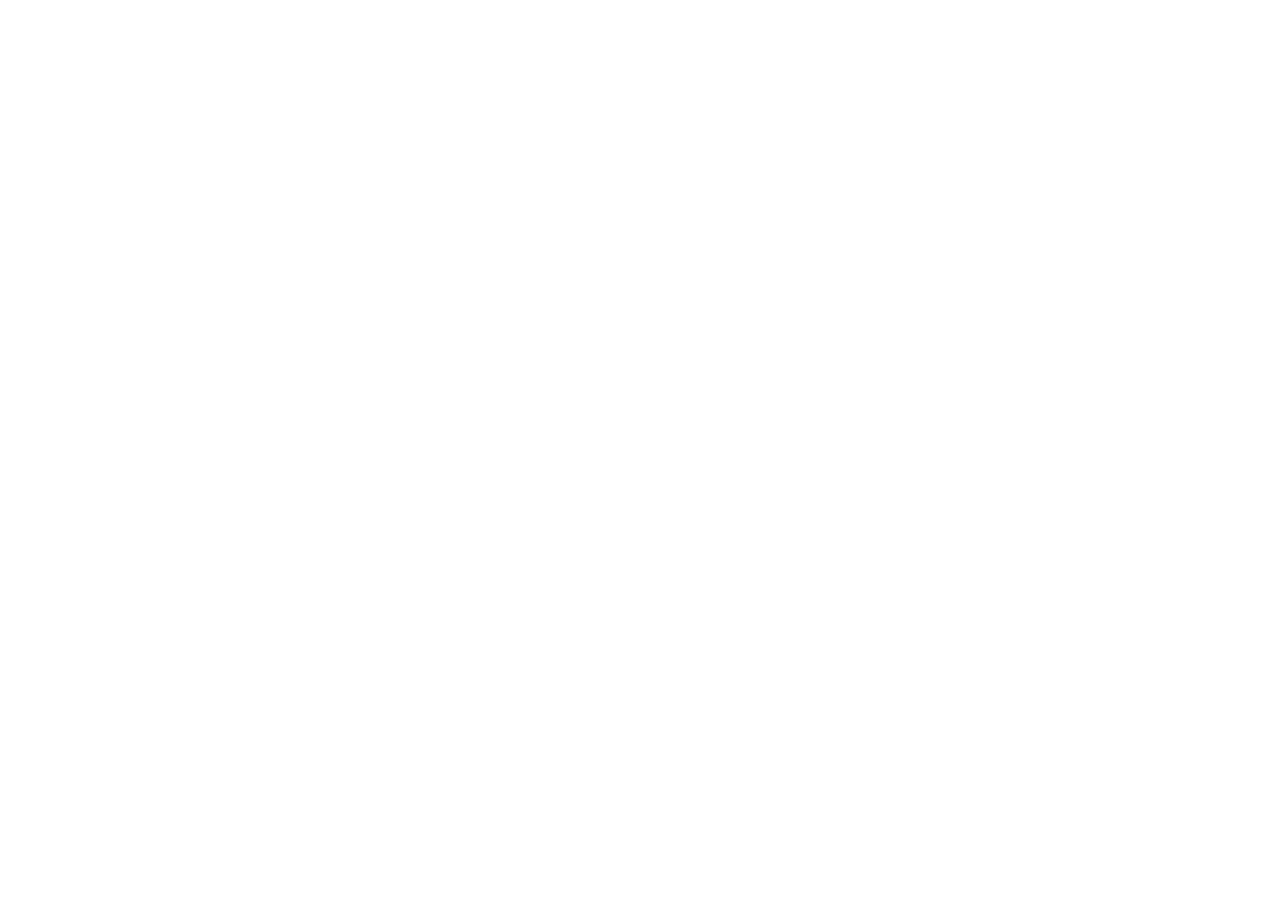
==== index.html @ 3d7756ce "init project" ====
<!DOCTYPE html>
<html lang="en">
<head>
    <meta charset="UTF-8">
    <meta name="viewport" content="width=device-width, initial-scale=1.0">
    <title>Document</title>
</head>
<body>
    
</body>
</html>
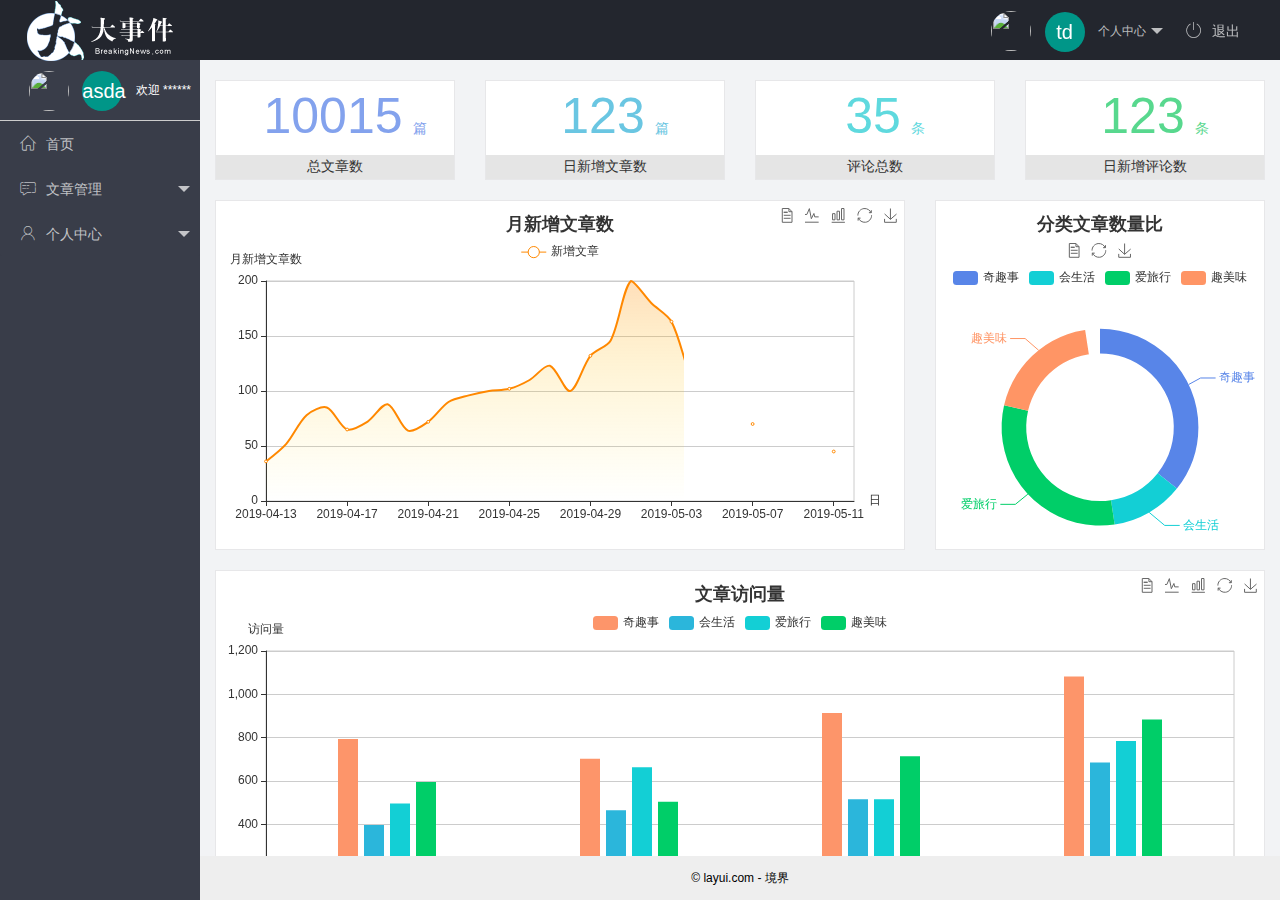
==== commit 0c2a0a45: "完成了个人中心的开发功能" ====
--- a/index.html
+++ b/index.html
@@ -1,11 +1,95 @@
 <!DOCTYPE html>
 <html lang="en">
+
 <head>
-    <meta charset="UTF-8">
-    <meta name="viewport" content="width=device-width, initial-scale=1.0">
-    <title>Document</title>
+  <meta charset="UTF-8">
+  <meta name="viewport" content="width=device-width, initial-scale=1.0">
+  <title>大事件-后台首页</title>
+  <!-- 导入layUI的css样式 -->
+  <link rel="stylesheet" href="./assets/lib/layui/css/layui.css">
+  <!-- 导入自己的css样式  -->
+  <link rel="stylesheet" href="/assets/css/index.css">
+  <!-- 导入图标样式文件 -->
+  <link rel="stylesheet" href="./assets/fonts/iconfont.css">
 </head>
-<body>
-    
+
+<body class="layui-layout-body">
+  <div class="layui-layout layui-layout-admin">
+    <div class="layui-header">
+      <div class="layui-logo">
+        <img src="./assets/images/logo.png" alt="">
+      </div>
+      <!-- 头部区域（可配合layui已有的水平导航） -->
+
+      <ul class="layui-nav layui-layout-right">
+        <li class="layui-nav-item">
+          <a href="javascript:;" class="userinfo">
+            <img src="http://t.cn/RCzsdCq" class="layui-nav-img">
+            <span class="test-avater">td</span>
+            个人中心
+          </a>
+          <dl class="layui-nav-child">
+            <dd><a href="/user/user_info.html" target="fm">基本资料</a></dd>
+            <dd><a href="/user/user_avater.html" target="fm">更换头像</a></dd>
+            <dd><a href="/user/user_pwd.html" target="fm">重置密码</a></dd>
+
+          </dl>
+        </li>
+        <li class="layui-nav-item"><a href="javascript:;" class="btnlogout"><span
+              class="iconfont icon-tuichu"></span>退出</a></li>
+      </ul>
+    </div>
+
+    <div class="layui-side layui-bg-black">
+      <div class="layui-side-scroll">
+        <div class="userinfo">
+          <img src="http://t.cn/RCzsdCq" class="layui-nav-img">
+          <span class="test-avater">asda</span>
+          <span class="welcome">欢迎 ******</span>
+        </div>
+        <!-- 左侧导航区域（可配合layui已有的垂直导航） -->
+        <ul class="layui-nav layui-nav-tree" lay-filter="test">
+          <li class="layui-nav-item" layui-this><a href="./home/dashboard.html" target="fm"><span
+                class="iconfont icon-home"></span>首页</a></li>
+          <li class="layui-nav-item">
+            <a class="" href="javascript:;"><span class="iconfont icon-pinglun"></span>文章管理</a>
+            <dl class="layui-nav-child">
+              <dd><a href="javascript:;"><i class="layui-icon layui-icon-app"></i> 文章类别</a></dd>
+              <dd><a href="javascript:;"><i class="layui-icon layui-icon-app"></i> 文章列表</a></dd>
+              <dd><a href="javascript:;"><i class="layui-icon layui-icon-app"></i> 发表文章</a></dd>
+            </dl>
+          </li>
+          <li class="layui-nav-item">
+            <a href="javascript:;"><span class="iconfont icon-user"></span>个人中心</a>
+            <dl class="layui-nav-child">
+              <dd><a href="./user/user_info.html" target="fm"><i class="layui-icon layui-icon-app"></i> 基本资料</a></dd>
+              <dd><a href="/user/user_avater.html" target='fm'><i class="layui-icon layui-icon-app"></i> 更换头像</a></dd>
+              <dd><a href="/user/user_pwd.html" target="fm"><i class="layui-icon layui-icon-app"></i>重置密码</a></dd>
+            </dl>
+          </li>
+        </ul>
+      </div>
+    </div>
+    <!-- 把外面超出部分的滚动条隐藏掉 -->
+    <div class="layui-body">
+      <!-- 内容主体区域 -->
+      <!-- 给iframe的src指定地址,让网页刚开始默认为当前页面 -->
+      <iframe name="fm" src="/home/dashboard.html" frameborder="0"></iframe>
+    </div>
+
+    <div class="layui-footer">
+      <!-- 底部固定区域 -->
+      © layui.com - 境界
+    </div>
+  </div>
+  <!-- 导入layUI的js样式 -->
+  <script src="./assets/lib/layui/layui.all.js"></script>
+  <!-- 导入jQuery文件 -->
+  <script src="/assets/lib/jquery.js"></script>
+  <!-- 导入自己的js文件 -->
+  <script src="/assets/js/index.js"></script>
+  <!-- 要是发起请求数据必须导入自己封装的baseAPI文件 -->
+  <script src="./assets/js/baseAPI.js"></script>
 </body>
+
 </html>--- a/assets/lib/layui/css/layui.css
+++ b/assets/lib/layui/css/layui.css
@@ -0,0 +1,2 @@
+/** layui-v2.5.5 MIT License By https://www.layui.com */
+ .layui-inline,img{display:inline-block;vertical-align:middle}h1,h2,h3,h4,h5,h6{font-weight:400}.layui-edge,.layui-header,.layui-inline,.layui-main{position:relative}.layui-body,.layui-edge,.layui-elip{overflow:hidden}.layui-btn,.layui-edge,.layui-inline,img{vertical-align:middle}.layui-btn,.layui-disabled,.layui-icon,.layui-unselect{-moz-user-select:none;-webkit-user-select:none;-ms-user-select:none}.layui-elip,.layui-form-checkbox span,.layui-form-pane .layui-form-label{text-overflow:ellipsis;white-space:nowrap}.layui-breadcrumb,.layui-tree-btnGroup{visibility:hidden}blockquote,body,button,dd,div,dl,dt,form,h1,h2,h3,h4,h5,h6,input,li,ol,p,pre,td,textarea,th,ul{margin:0;padding:0;-webkit-tap-highlight-color:rgba(0,0,0,0)}a:active,a:hover{outline:0}img{border:none}li{list-style:none}table{border-collapse:collapse;border-spacing:0}h4,h5,h6{font-size:100%}button,input,optgroup,option,select,textarea{font-family:inherit;font-size:inherit;font-style:inherit;font-weight:inherit;outline:0}pre{white-space:pre-wrap;white-space:-moz-pre-wrap;white-space:-pre-wrap;white-space:-o-pre-wrap;word-wrap:break-word}body{line-height:24px;font:14px Helvetica Neue,Helvetica,PingFang SC,Tahoma,Arial,sans-serif}hr{height:1px;margin:10px 0;border:0;clear:both}a{color:#333;text-decoration:none}a:hover{color:#777}a cite{font-style:normal;*cursor:pointer}.layui-border-box,.layui-border-box *{box-sizing:border-box}.layui-box,.layui-box *{box-sizing:content-box}.layui-clear{clear:both;*zoom:1}.layui-clear:after{content:'\20';clear:both;*zoom:1;display:block;height:0}.layui-inline{*display:inline;*zoom:1}.layui-edge{display:inline-block;width:0;height:0;border-width:6px;border-style:dashed;border-color:transparent}.layui-edge-top{top:-4px;border-bottom-color:#999;border-bottom-style:solid}.layui-edge-right{border-left-color:#999;border-left-style:solid}.layui-edge-bottom{top:2px;border-top-color:#999;border-top-style:solid}.layui-edge-left{border-right-color:#999;border-right-style:solid}.layui-disabled,.layui-disabled:hover{color:#d2d2d2!important;cursor:not-allowed!important}.layui-circle{border-radius:100%}.layui-show{display:block!important}.layui-hide{display:none!important}@font-face{font-family:layui-icon;src:url(../font/iconfont.eot?v=250);src:url(../font/iconfont.eot?v=250#iefix) format('embedded-opentype'),url(../font/iconfont.woff2?v=250) format('woff2'),url(../font/iconfont.woff?v=250) format('woff'),url(../font/iconfont.ttf?v=250) format('truetype'),url(../font/iconfont.svg?v=250#layui-icon) format('svg')}.layui-icon{font-family:layui-icon!important;font-size:16px;font-style:normal;-webkit-font-smoothing:antialiased;-moz-osx-font-smoothing:grayscale}.layui-icon-reply-fill:before{content:"\e611"}.layui-icon-set-fill:before{content:"\e614"}.layui-icon-menu-fill:before{content:"\e60f"}.layui-icon-search:before{content:"\e615"}.layui-icon-share:before{content:"\e641"}.layui-icon-set-sm:before{content:"\e620"}.layui-icon-engine:before{content:"\e628"}.layui-icon-close:before{content:"\1006"}.layui-icon-close-fill:before{content:"\1007"}.layui-icon-chart-screen:before{content:"\e629"}.layui-icon-star:before{content:"\e600"}.layui-icon-circle-dot:before{content:"\e617"}.layui-icon-chat:before{content:"\e606"}.layui-icon-release:before{content:"\e609"}.layui-icon-list:before{content:"\e60a"}.layui-icon-chart:before{content:"\e62c"}.layui-icon-ok-circle:before{content:"\1005"}.layui-icon-layim-theme:before{content:"\e61b"}.layui-icon-table:before{content:"\e62d"}.layui-icon-right:before{content:"\e602"}.layui-icon-left:before{content:"\e603"}.layui-icon-cart-simple:before{content:"\e698"}.layui-icon-face-cry:before{content:"\e69c"}.layui-icon-face-smile:before{content:"\e6af"}.layui-icon-survey:before{content:"\e6b2"}.layui-icon-tree:before{content:"\e62e"}.layui-icon-upload-circle:before{content:"\e62f"}.layui-icon-add-circle:before{content:"\e61f"}.layui-icon-download-circle:before{content:"\e601"}.layui-icon-templeate-1:before{content:"\e630"}.layui-icon-util:before{content:"\e631"}.layui-icon-face-surprised:before{content:"\e664"}.layui-icon-edit:before{content:"\e642"}.layui-icon-speaker:before{content:"\e645"}.layui-icon-down:before{content:"\e61a"}.layui-icon-file:before{content:"\e621"}.layui-icon-layouts:before{content:"\e632"}.layui-icon-rate-half:before{content:"\e6c9"}.layui-icon-add-circle-fine:before{content:"\e608"}.layui-icon-prev-circle:before{content:"\e633"}.layui-icon-read:before{content:"\e705"}.layui-icon-404:before{content:"\e61c"}.layui-icon-carousel:before{content:"\e634"}.layui-icon-help:before{content:"\e607"}.layui-icon-code-circle:before{content:"\e635"}.layui-icon-water:before{content:"\e636"}.layui-icon-username:before{content:"\e66f"}.layui-icon-find-fill:before{content:"\e670"}.layui-icon-about:before{content:"\e60b"}.layui-icon-location:before{content:"\e715"}.layui-icon-up:before{content:"\e619"}.layui-icon-pause:before{content:"\e651"}.layui-icon-date:before{content:"\e637"}.layui-icon-layim-uploadfile:before{content:"\e61d"}.layui-icon-delete:before{content:"\e640"}.layui-icon-play:before{content:"\e652"}.layui-icon-top:before{content:"\e604"}.layui-icon-friends:before{content:"\e612"}.layui-icon-refresh-3:before{content:"\e9aa"}.layui-icon-ok:before{content:"\e605"}.layui-icon-layer:before{content:"\e638"}.layui-icon-face-smile-fine:before{content:"\e60c"}.layui-icon-dollar:before{content:"\e659"}.layui-icon-group:before{content:"\e613"}.layui-icon-layim-download:before{content:"\e61e"}.layui-icon-picture-fine:before{content:"\e60d"}.layui-icon-link:before{content:"\e64c"}.layui-icon-diamond:before{content:"\e735"}.layui-icon-log:before{content:"\e60e"}.layui-icon-rate-solid:before{content:"\e67a"}.layui-icon-fonts-del:before{content:"\e64f"}.layui-icon-unlink:before{content:"\e64d"}.layui-icon-fonts-clear:before{content:"\e639"}.layui-icon-triangle-r:before{content:"\e623"}.layui-icon-circle:before{content:"\e63f"}.layui-icon-radio:before{content:"\e643"}.layui-icon-align-center:before{content:"\e647"}.layui-icon-align-right:before{content:"\e648"}.layui-icon-align-left:before{content:"\e649"}.layui-icon-loading-1:before{content:"\e63e"}.layui-icon-return:before{content:"\e65c"}.layui-icon-fonts-strong:before{content:"\e62b"}.layui-icon-upload:before{content:"\e67c"}.layui-icon-dialogue:before{content:"\e63a"}.layui-icon-video:before{content:"\e6ed"}.layui-icon-headset:before{content:"\e6fc"}.layui-icon-cellphone-fine:before{content:"\e63b"}.layui-icon-add-1:before{content:"\e654"}.layui-icon-face-smile-b:before{content:"\e650"}.layui-icon-fonts-html:before{content:"\e64b"}.layui-icon-form:before{content:"\e63c"}.layui-icon-cart:before{content:"\e657"}.layui-icon-camera-fill:before{content:"\e65d"}.layui-icon-tabs:before{content:"\e62a"}.layui-icon-fonts-code:before{content:"\e64e"}.layui-icon-fire:before{content:"\e756"}.layui-icon-set:before{content:"\e716"}.layui-icon-fonts-u:before{content:"\e646"}.layui-icon-triangle-d:before{content:"\e625"}.layui-icon-tips:before{content:"\e702"}.layui-icon-picture:before{content:"\e64a"}.layui-icon-more-vertical:before{content:"\e671"}.layui-icon-flag:before{content:"\e66c"}.layui-icon-loading:before{content:"\e63d"}.layui-icon-fonts-i:before{content:"\e644"}.layui-icon-refresh-1:before{content:"\e666"}.layui-icon-rmb:before{content:"\e65e"}.layui-icon-home:before{content:"\e68e"}.layui-icon-user:before{content:"\e770"}.layui-icon-notice:before{content:"\e667"}.layui-icon-login-weibo:before{content:"\e675"}.layui-icon-voice:before{content:"\e688"}.layui-icon-upload-drag:before{content:"\e681"}.layui-icon-login-qq:before{content:"\e676"}.layui-icon-snowflake:before{content:"\e6b1"}.layui-icon-file-b:before{content:"\e655"}.layui-icon-template:before{content:"\e663"}.layui-icon-auz:before{content:"\e672"}.layui-icon-console:before{content:"\e665"}.layui-icon-app:before{content:"\e653"}.layui-icon-prev:before{content:"\e65a"}.layui-icon-website:before{content:"\e7ae"}.layui-icon-next:before{content:"\e65b"}.layui-icon-component:before{content:"\e857"}.layui-icon-more:before{content:"\e65f"}.layui-icon-login-wechat:before{content:"\e677"}.layui-icon-shrink-right:before{content:"\e668"}.layui-icon-spread-left:before{content:"\e66b"}.layui-icon-camera:before{content:"\e660"}.layui-icon-note:before{content:"\e66e"}.layui-icon-refresh:before{content:"\e669"}.layui-icon-female:before{content:"\e661"}.layui-icon-male:before{content:"\e662"}.layui-icon-password:before{content:"\e673"}.layui-icon-senior:before{content:"\e674"}.layui-icon-theme:before{content:"\e66a"}.layui-icon-tread:before{content:"\e6c5"}.layui-icon-praise:before{content:"\e6c6"}.layui-icon-star-fill:before{content:"\e658"}.layui-icon-rate:before{content:"\e67b"}.layui-icon-template-1:before{content:"\e656"}.layui-icon-vercode:before{content:"\e679"}.layui-icon-cellphone:before{content:"\e678"}.layui-icon-screen-full:before{content:"\e622"}.layui-icon-screen-restore:before{content:"\e758"}.layui-icon-cols:before{content:"\e610"}.layui-icon-export:before{content:"\e67d"}.layui-icon-print:before{content:"\e66d"}.layui-icon-slider:before{content:"\e714"}.layui-icon-addition:before{content:"\e624"}.layui-icon-subtraction:before{content:"\e67e"}.layui-icon-service:before{content:"\e626"}.layui-icon-transfer:before{content:"\e691"}.layui-main{width:1140px;margin:0 auto}.layui-header{z-index:1000;height:60px}.layui-header a:hover{transition:all .5s;-webkit-transition:all .5s}.layui-side{position:fixed;left:0;top:0;bottom:0;z-index:999;width:200px;overflow-x:hidden}.layui-side-scroll{position:relative;width:220px;height:100%;overflow-x:hidden}.layui-body{position:absolute;left:200px;right:0;top:0;bottom:0;z-index:998;width:auto;overflow-y:auto;box-sizing:border-box}.layui-layout-body{overflow:hidden}.layui-layout-admin .layui-header{background-color:#23262E}.layui-layout-admin .layui-side{top:60px;width:200px;overflow-x:hidden}.layui-layout-admin .layui-body{position:fixed;top:60px;bottom:44px}.layui-layout-admin .layui-main{width:auto;margin:0 15px}.layui-layout-admin .layui-footer{position:fixed;left:200px;right:0;bottom:0;height:44px;line-height:44px;padding:0 15px;background-color:#eee}.layui-layout-admin .layui-logo{position:absolute;left:0;top:0;width:200px;height:100%;line-height:60px;text-align:center;color:#009688;font-size:16px}.layui-layout-admin .layui-header .layui-nav{background:0 0}.layui-layout-left{position:absolute!important;left:200px;top:0}.layui-layout-right{position:absolute!important;right:0;top:0}.layui-container{position:relative;margin:0 auto;padding:0 15px;box-sizing:border-box}.layui-fluid{position:relative;margin:0 auto;padding:0 15px}.layui-row:after,.layui-row:before{content:'';display:block;clear:both}.layui-col-lg1,.layui-col-lg10,.layui-col-lg11,.layui-col-lg12,.layui-col-lg2,.layui-col-lg3,.layui-col-lg4,.layui-col-lg5,.layui-col-lg6,.layui-col-lg7,.layui-col-lg8,.layui-col-lg9,.layui-col-md1,.layui-col-md10,.layui-col-md11,.layui-col-md12,.layui-col-md2,.layui-col-md3,.layui-col-md4,.layui-col-md5,.layui-col-md6,.layui-col-md7,.layui-col-md8,.layui-col-md9,.layui-col-sm1,.layui-col-sm10,.layui-col-sm11,.layui-col-sm12,.layui-col-sm2,.layui-col-sm3,.layui-col-sm4,.layui-col-sm5,.layui-col-sm6,.layui-col-sm7,.layui-col-sm8,.layui-col-sm9,.layui-col-xs1,.layui-col-xs10,.layui-col-xs11,.layui-col-xs12,.layui-col-xs2,.layui-col-xs3,.layui-col-xs4,.layui-col-xs5,.layui-col-xs6,.layui-col-xs7,.layui-col-xs8,.layui-col-xs9{position:relative;display:block;box-sizing:border-box}.layui-col-xs1,.layui-col-xs10,.layui-col-xs11,.layui-col-xs12,.layui-col-xs2,.layui-col-xs3,.layui-col-xs4,.layui-col-xs5,.layui-col-xs6,.layui-col-xs7,.layui-col-xs8,.layui-col-xs9{float:left}.layui-col-xs1{width:8.33333333%}.layui-col-xs2{width:16.66666667%}.layui-col-xs3{width:25%}.layui-col-xs4{width:33.33333333%}.layui-col-xs5{width:41.66666667%}.layui-col-xs6{width:50%}.layui-col-xs7{width:58.33333333%}.layui-col-xs8{width:66.66666667%}.layui-col-xs9{width:75%}.layui-col-xs10{width:83.33333333%}.layui-col-xs11{width:91.66666667%}.layui-col-xs12{width:100%}.layui-col-xs-offset1{margin-left:8.33333333%}.layui-col-xs-offset2{margin-left:16.66666667%}.layui-col-xs-offset3{margin-left:25%}.layui-col-xs-offset4{margin-left:33.33333333%}.layui-col-xs-offset5{margin-left:41.66666667%}.layui-col-xs-offset6{margin-left:50%}.layui-col-xs-offset7{margin-left:58.33333333%}.layui-col-xs-offset8{margin-left:66.66666667%}.layui-col-xs-offset9{margin-left:75%}.layui-col-xs-offset10{margin-left:83.33333333%}.layui-col-xs-offset11{margin-left:91.66666667%}.layui-col-xs-offset12{margin-left:100%}@media screen and (max-width:768px){.layui-hide-xs{display:none!important}.layui-show-xs-block{display:block!important}.layui-show-xs-inline{display:inline!important}.layui-show-xs-inline-block{display:inline-block!important}}@media screen and (min-width:768px){.layui-container{width:750px}.layui-hide-sm{display:none!important}.layui-show-sm-block{display:block!important}.layui-show-sm-inline{display:inline!important}.layui-show-sm-inline-block{display:inline-block!important}.layui-col-sm1,.layui-col-sm10,.layui-col-sm11,.layui-col-sm12,.layui-col-sm2,.layui-col-sm3,.layui-col-sm4,.layui-col-sm5,.layui-col-sm6,.layui-col-sm7,.layui-col-sm8,.layui-col-sm9{float:left}.layui-col-sm1{width:8.33333333%}.layui-col-sm2{width:16.66666667%}.layui-col-sm3{width:25%}.layui-col-sm4{width:33.33333333%}.layui-col-sm5{width:41.66666667%}.layui-col-sm6{width:50%}.layui-col-sm7{width:58.33333333%}.layui-col-sm8{width:66.66666667%}.layui-col-sm9{width:75%}.layui-col-sm10{width:83.33333333%}.layui-col-sm11{width:91.66666667%}.layui-col-sm12{width:100%}.layui-col-sm-offset1{margin-left:8.33333333%}.layui-col-sm-offset2{margin-left:16.66666667%}.layui-col-sm-offset3{margin-left:25%}.layui-col-sm-offset4{margin-left:33.33333333%}.layui-col-sm-offset5{margin-left:41.66666667%}.layui-col-sm-offset6{margin-left:50%}.layui-col-sm-offset7{margin-left:58.33333333%}.layui-col-sm-offset8{margin-left:66.66666667%}.layui-col-sm-offset9{margin-left:75%}.layui-col-sm-offset10{margin-left:83.33333333%}.layui-col-sm-offset11{margin-left:91.66666667%}.layui-col-sm-offset12{margin-left:100%}}@media screen and (min-width:992px){.layui-container{width:970px}.layui-hide-md{display:none!important}.layui-show-md-block{display:block!important}.layui-show-md-inline{display:inline!important}.layui-show-md-inline-block{display:inline-block!important}.layui-col-md1,.layui-col-md10,.layui-col-md11,.layui-col-md12,.layui-col-md2,.layui-col-md3,.layui-col-md4,.layui-col-md5,.layui-col-md6,.layui-col-md7,.layui-col-md8,.layui-col-md9{float:left}.layui-col-md1{width:8.33333333%}.layui-col-md2{width:16.66666667%}.layui-col-md3{width:25%}.layui-col-md4{width:33.33333333%}.layui-col-md5{width:41.66666667%}.layui-col-md6{width:50%}.layui-col-md7{width:58.33333333%}.layui-col-md8{width:66.66666667%}.layui-col-md9{width:75%}.layui-col-md10{width:83.33333333%}.layui-col-md11{width:91.66666667%}.layui-col-md12{width:100%}.layui-col-md-offset1{margin-left:8.33333333%}.layui-col-md-offset2{margin-left:16.66666667%}.layui-col-md-offset3{margin-left:25%}.layui-col-md-offset4{margin-left:33.33333333%}.layui-col-md-offset5{margin-left:41.66666667%}.layui-col-md-offset6{margin-left:50%}.layui-col-md-offset7{margin-left:58.33333333%}.layui-col-md-offset8{margin-left:66.66666667%}.layui-col-md-offset9{margin-left:75%}.layui-col-md-offset10{margin-left:83.33333333%}.layui-col-md-offset11{margin-left:91.66666667%}.layui-col-md-offset12{margin-left:100%}}@media screen and (min-width:1200px){.layui-container{width:1170px}.layui-hide-lg{display:none!important}.layui-show-lg-block{display:block!important}.layui-show-lg-inline{display:inline!important}.layui-show-lg-inline-block{display:inline-block!important}.layui-col-lg1,.layui-col-lg10,.layui-col-lg11,.layui-col-lg12,.layui-col-lg2,.layui-col-lg3,.layui-col-lg4,.layui-col-lg5,.layui-col-lg6,.layui-col-lg7,.layui-col-lg8,.layui-col-lg9{float:left}.layui-col-lg1{width:8.33333333%}.layui-col-lg2{width:16.66666667%}.layui-col-lg3{width:25%}.layui-col-lg4{width:33.33333333%}.layui-col-lg5{width:41.66666667%}.layui-col-lg6{width:50%}.layui-col-lg7{width:58.33333333%}.layui-col-lg8{width:66.66666667%}.layui-col-lg9{width:75%}.layui-col-lg10{width:83.33333333%}.layui-col-lg11{width:91.66666667%}.layui-col-lg12{width:100%}.layui-col-lg-offset1{margin-left:8.33333333%}.layui-col-lg-offset2{margin-left:16.66666667%}.layui-col-lg-offset3{margin-left:25%}.layui-col-lg-offset4{margin-left:33.33333333%}.layui-col-lg-offset5{margin-left:41.66666667%}.layui-col-lg-offset6{margin-left:50%}.layui-col-lg-offset7{margin-left:58.33333333%}.layui-col-lg-offset8{margin-left:66.66666667%}.layui-col-lg-offset9{margin-left:75%}.layui-col-lg-offset10{margin-left:83.33333333%}.layui-col-lg-offset11{margin-left:91.66666667%}.layui-col-lg-offset12{margin-left:100%}}.layui-col-space1{margin:-.5px}.layui-col-space1>*{padding:.5px}.layui-col-space3{margin:-1.5px}.layui-col-space3>*{padding:1.5px}.layui-col-space5{margin:-2.5px}.layui-col-space5>*{padding:2.5px}.layui-col-space8{margin:-3.5px}.layui-col-space8>*{padding:3.5px}.layui-col-space10{margin:-5px}.layui-col-space10>*{padding:5px}.layui-col-space12{margin:-6px}.layui-col-space12>*{padding:6px}.layui-col-space15{margin:-7.5px}.layui-col-space15>*{padding:7.5px}.layui-col-space18{margin:-9px}.layui-col-space18>*{padding:9px}.layui-col-space20{margin:-10px}.layui-col-space20>*{padding:10px}.layui-col-space22{margin:-11px}.layui-col-space22>*{padding:11px}.layui-col-space25{margin:-12.5px}.layui-col-space25>*{padding:12.5px}.layui-col-space30{margin:-15px}.layui-col-space30>*{padding:15px}.layui-btn,.layui-input,.layui-select,.layui-textarea,.layui-upload-button{outline:0;-webkit-appearance:none;transition:all .3s;-webkit-transition:all .3s;box-sizing:border-box}.layui-elem-quote{margin-bottom:10px;padding:15px;line-height:22px;border-left:5px solid #009688;border-radius:0 2px 2px 0;background-color:#f2f2f2}.layui-quote-nm{border-style:solid;border-width:1px 1px 1px 5px;background:0 0}.layui-elem-field{margin-bottom:10px;padding:0;border-width:1px;border-style:solid}.layui-elem-field legend{margin-left:20px;padding:0 10px;font-size:20px;font-weight:300}.layui-field-title{margin:10px 0 20px;border-width:1px 0 0}.layui-field-box{padding:10px 15px}.layui-field-title .layui-field-box{padding:10px 0}.layui-progress{position:relative;height:6px;border-radius:20px;background-color:#e2e2e2}.layui-progress-bar{position:absolute;left:0;top:0;width:0;max-width:100%;height:6px;border-radius:20px;text-align:right;background-color:#5FB878;transition:all .3s;-webkit-transition:all .3s}.layui-progress-big,.layui-progress-big .layui-progress-bar{height:18px;line-height:18px}.layui-progress-text{position:relative;top:-20px;line-height:18px;font-size:12px;color:#666}.layui-progress-big .layui-progress-text{position:static;padding:0 10px;color:#fff}.layui-collapse{border-width:1px;border-style:solid;border-radius:2px}.layui-colla-content,.layui-colla-item{border-top-width:1px;border-top-style:solid}.layui-colla-item:first-child{border-top:none}.layui-colla-title{position:relative;height:42px;line-height:42px;padding:0 15px 0 35px;color:#333;background-color:#f2f2f2;cursor:pointer;font-size:14px;overflow:hidden}.layui-colla-content{display:none;padding:10px 15px;line-height:22px;color:#666}.layui-colla-icon{position:absolute;left:15px;top:0;font-size:14px}.layui-card{margin-bottom:15px;border-radius:2px;background-color:#fff;box-shadow:0 1px 2px 0 rgba(0,0,0,.05)}.layui-card:last-child{margin-bottom:0}.layui-card-header{position:relative;height:42px;line-height:42px;padding:0 15px;border-bottom:1px solid #f6f6f6;color:#333;border-radius:2px 2px 0 0;font-size:14px}.layui-bg-black,.layui-bg-blue,.layui-bg-cyan,.layui-bg-green,.layui-bg-orange,.layui-bg-red{color:#fff!important}.layui-card-body{position:relative;padding:10px 15px;line-height:24px}.layui-card-body[pad15]{padding:15px}.layui-card-body[pad20]{padding:20px}.layui-card-body .layui-table{margin:5px 0}.layui-card .layui-tab{margin:0}.layui-panel-window{position:relative;padding:15px;border-radius:0;border-top:5px solid #E6E6E6;background-color:#fff}.layui-auxiliar-moving{position:fixed;left:0;right:0;top:0;bottom:0;width:100%;height:100%;background:0 0;z-index:9999999999}.layui-form-label,.layui-form-mid,.layui-form-select,.layui-input-block,.layui-input-inline,.layui-textarea{position:relative}.layui-bg-red{background-color:#FF5722!important}.layui-bg-orange{background-color:#FFB800!important}.layui-bg-green{background-color:#009688!important}.layui-bg-cyan{background-color:#2F4056!important}.layui-bg-blue{background-color:#1E9FFF!important}.layui-bg-black{background-color:#393D49!important}.layui-bg-gray{background-color:#eee!important;color:#666!important}.layui-badge-rim,.layui-colla-content,.layui-colla-item,.layui-collapse,.layui-elem-field,.layui-form-pane .layui-form-item[pane],.layui-form-pane .layui-form-label,.layui-input,.layui-layedit,.layui-layedit-tool,.layui-quote-nm,.layui-select,.layui-tab-bar,.layui-tab-card,.layui-tab-title,.layui-tab-title .layui-this:after,.layui-textarea{border-color:#e6e6e6}.layui-timeline-item:before,hr{background-color:#e6e6e6}.layui-text{line-height:22px;font-size:14px;color:#666}.layui-text h1,.layui-text h2,.layui-text h3{font-weight:500;color:#333}.layui-text h1{font-size:30px}.layui-text h2{font-size:24px}.layui-text h3{font-size:18px}.layui-text a:not(.layui-btn){color:#01AAED}.layui-text a:not(.layui-btn):hover{text-decoration:underline}.layui-text ul{padding:5px 0 5px 15px}.layui-text ul li{margin-top:5px;list-style-type:disc}.layui-text em,.layui-word-aux{color:#999!important;padding:0 5px!important}.layui-btn{display:inline-block;height:38px;line-height:38px;padding:0 18px;background-color:#009688;color:#fff;white-space:nowrap;text-align:center;font-size:14px;border:none;border-radius:2px;cursor:pointer}.layui-btn:hover{opacity:.8;filter:alpha(opacity=80);color:#fff}.layui-btn:active{opacity:1;filter:alpha(opacity=100)}.layui-btn+.layui-btn{margin-left:10px}.layui-btn-container{font-size:0}.layui-btn-container .layui-btn{margin-right:10px;margin-bottom:10px}.layui-btn-container .layui-btn+.layui-btn{margin-left:0}.layui-table .layui-btn-container .layui-btn{margin-bottom:9px}.layui-btn-radius{border-radius:100px}.layui-btn .layui-icon{margin-right:3px;font-size:18px;vertical-align:bottom;vertical-align:middle\9}.layui-btn-primary{border:1px solid #C9C9C9;background-color:#fff;color:#555}.layui-btn-primary:hover{border-color:#009688;color:#333}.layui-btn-normal{background-color:#1E9FFF}.layui-btn-warm{background-color:#FFB800}.layui-btn-danger{background-color:#FF5722}.layui-btn-checked{background-color:#5FB878}.layui-btn-disabled,.layui-btn-disabled:active,.layui-btn-disabled:hover{border:1px solid #e6e6e6;background-color:#FBFBFB;color:#C9C9C9;cursor:not-allowed;opacity:1}.layui-btn-lg{height:44px;line-height:44px;padding:0 25px;font-size:16px}.layui-btn-sm{height:30px;line-height:30px;padding:0 10px;font-size:12px}.layui-btn-sm i{font-size:16px!important}.layui-btn-xs{height:22px;line-height:22px;padding:0 5px;font-size:12px}.layui-btn-xs i{font-size:14px!important}.layui-btn-group{display:inline-block;vertical-align:middle;font-size:0}.layui-btn-group .layui-btn{margin-left:0!important;margin-right:0!important;border-left:1px solid rgba(255,255,255,.5);border-radius:0}.layui-btn-group .layui-btn-primary{border-left:none}.layui-btn-group .layui-btn-primary:hover{border-color:#C9C9C9;color:#009688}.layui-btn-group .layui-btn:first-child{border-left:none;border-radius:2px 0 0 2px}.layui-btn-group .layui-btn-primary:first-child{border-left:1px solid #c9c9c9}.layui-btn-group .layui-btn:last-child{border-radius:0 2px 2px 0}.layui-btn-group .layui-btn+.layui-btn{margin-left:0}.layui-btn-group+.layui-btn-group{margin-left:10px}.layui-btn-fluid{width:100%}.layui-input,.layui-select,.layui-textarea{height:38px;line-height:1.3;line-height:38px\9;border-width:1px;border-style:solid;background-color:#fff;border-radius:2px}.layui-input::-webkit-input-placeholder,.layui-select::-webkit-input-placeholder,.layui-textarea::-webkit-input-placeholder{line-height:1.3}.layui-input,.layui-textarea{display:block;width:100%;padding-left:10px}.layui-input:hover,.layui-textarea:hover{border-color:#D2D2D2!important}.layui-input:focus,.layui-textarea:focus{border-color:#C9C9C9!important}.layui-textarea{min-height:100px;height:auto;line-height:20px;padding:6px 10px;resize:vertical}.layui-select{padding:0 10px}.layui-form input[type=checkbox],.layui-form input[type=radio],.layui-form select{display:none}.layui-form [lay-ignore]{display:initial}.layui-form-item{margin-bottom:15px;clear:both;*zoom:1}.layui-form-item:after{content:'\20';clear:both;*zoom:1;display:block;height:0}.layui-form-label{float:left;display:block;padding:9px 15px;width:80px;font-weight:400;line-height:20px;text-align:right}.layui-form-label-col{display:block;float:none;padding:9px 0;line-height:20px;text-align:left}.layui-form-item .layui-inline{margin-bottom:5px;margin-right:10px}.layui-input-block{margin-left:110px;min-height:36px}.layui-input-inline{display:inline-block;vertical-align:middle}.layui-form-item .layui-input-inline{float:left;width:190px;margin-right:10px}.layui-form-text .layui-input-inline{width:auto}.layui-form-mid{float:left;display:block;padding:9px 0!important;line-height:20px;margin-right:10px}.layui-form-danger+.layui-form-select .layui-input,.layui-form-danger:focus{border-color:#FF5722!important}.layui-form-select .layui-input{padding-right:30px;cursor:pointer}.layui-form-select .layui-edge{position:absolute;right:10px;top:50%;margin-top:-3px;cursor:pointer;border-width:6px;border-top-color:#c2c2c2;border-top-style:solid;transition:all .3s;-webkit-transition:all .3s}.layui-form-select dl{display:none;position:absolute;left:0;top:42px;padding:5px 0;z-index:899;min-width:100%;border:1px solid #d2d2d2;max-height:300px;overflow-y:auto;background-color:#fff;border-radius:2px;box-shadow:0 2px 4px rgba(0,0,0,.12);box-sizing:border-box}.layui-form-select dl dd,.layui-form-select dl dt{padding:0 10px;line-height:36px;white-space:nowrap;overflow:hidden;text-overflow:ellipsis}.layui-form-select dl dt{font-size:12px;color:#999}.layui-form-select dl dd{cursor:pointer}.layui-form-select dl dd:hover{background-color:#f2f2f2;-webkit-transition:.5s all;transition:.5s all}.layui-form-select .layui-select-group dd{padding-left:20px}.layui-form-select dl dd.layui-select-tips{padding-left:10px!important;color:#999}.layui-form-select dl dd.layui-this{background-color:#5FB878;color:#fff}.layui-form-checkbox,.layui-form-select dl dd.layui-disabled{background-color:#fff}.layui-form-selected dl{display:block}.layui-form-checkbox,.layui-form-checkbox *,.layui-form-switch{display:inline-block;vertical-align:middle}.layui-form-selected .layui-edge{margin-top:-9px;-webkit-transform:rotate(180deg);transform:rotate(180deg);margin-top:-3px\9}:root .layui-form-selected .layui-edge{margin-top:-9px\0/IE9}.layui-form-selectup dl{top:auto;bottom:42px}.layui-select-none{margin:5px 0;text-align:center;color:#999}.layui-select-disabled .layui-disabled{border-color:#eee!important}.layui-select-disabled .layui-edge{border-top-color:#d2d2d2}.layui-form-checkbox{position:relative;height:30px;line-height:30px;margin-right:10px;padding-right:30px;cursor:pointer;font-size:0;-webkit-transition:.1s linear;transition:.1s linear;box-sizing:border-box}.layui-form-checkbox span{padding:0 10px;height:100%;font-size:14px;border-radius:2px 0 0 2px;background-color:#d2d2d2;color:#fff;overflow:hidden}.layui-form-checkbox:hover span{background-color:#c2c2c2}.layui-form-checkbox i{position:absolute;right:0;top:0;width:30px;height:28px;border:1px solid #d2d2d2;border-left:none;border-radius:0 2px 2px 0;color:#fff;font-size:20px;text-align:center}.layui-form-checkbox:hover i{border-color:#c2c2c2;color:#c2c2c2}.layui-form-checked,.layui-form-checked:hover{border-color:#5FB878}.layui-form-checked span,.layui-form-checked:hover span{background-color:#5FB878}.layui-form-checked i,.layui-form-checked:hover i{color:#5FB878}.layui-form-item .layui-form-checkbox{margin-top:4px}.layui-form-checkbox[lay-skin=primary]{height:auto!important;line-height:normal!important;min-width:18px;min-height:18px;border:none!important;margin-right:0;padding-left:28px;padding-right:0;background:0 0}.layui-form-checkbox[lay-skin=primary] span{padding-left:0;padding-right:15px;line-height:18px;background:0 0;color:#666}.layui-form-checkbox[lay-skin=primary] i{right:auto;left:0;width:16px;height:16px;line-height:16px;border:1px solid #d2d2d2;font-size:12px;border-radius:2px;background-color:#fff;-webkit-transition:.1s linear;transition:.1s linear}.layui-form-checkbox[lay-skin=primary]:hover i{border-color:#5FB878;color:#fff}.layui-form-checked[lay-skin=primary] i{border-color:#5FB878!important;background-color:#5FB878;color:#fff}.layui-checkbox-disbaled[lay-skin=primary] span{background:0 0!important;color:#c2c2c2}.layui-checkbox-disbaled[lay-skin=primary]:hover i{border-color:#d2d2d2}.layui-form-item .layui-form-checkbox[lay-skin=primary]{margin-top:10px}.layui-form-switch{position:relative;height:22px;line-height:22px;min-width:35px;padding:0 5px;margin-top:8px;border:1px solid #d2d2d2;border-radius:20px;cursor:pointer;background-color:#fff;-webkit-transition:.1s linear;transition:.1s linear}.layui-form-switch i{position:absolute;left:5px;top:3px;width:16px;height:16px;border-radius:20px;background-color:#d2d2d2;-webkit-transition:.1s linear;transition:.1s linear}.layui-form-switch em{position:relative;top:0;width:25px;margin-left:21px;padding:0!important;text-align:center!important;color:#999!important;font-style:normal!important;font-size:12px}.layui-form-onswitch{border-color:#5FB878;background-color:#5FB878}.layui-checkbox-disbaled,.layui-checkbox-disbaled i{border-color:#e2e2e2!important}.layui-form-onswitch i{left:100%;margin-left:-21px;background-color:#fff}.layui-form-onswitch em{margin-left:5px;margin-right:21px;color:#fff!important}.layui-checkbox-disbaled span{background-color:#e2e2e2!important}.layui-checkbox-disbaled:hover i{color:#fff!important}[lay-radio]{display:none}.layui-form-radio,.layui-form-radio *{display:inline-block;vertical-align:middle}.layui-form-radio{line-height:28px;margin:6px 10px 0 0;padding-right:10px;cursor:pointer;font-size:0}.layui-form-radio *{font-size:14px}.layui-form-radio>i{margin-right:8px;font-size:22px;color:#c2c2c2}.layui-form-radio>i:hover,.layui-form-radioed>i{color:#5FB878}.layui-radio-disbaled>i{color:#e2e2e2!important}.layui-form-pane .layui-form-label{width:110px;padding:8px 15px;height:38px;line-height:20px;border-width:1px;border-style:solid;border-radius:2px 0 0 2px;text-align:center;background-color:#FBFBFB;overflow:hidden;box-sizing:border-box}.layui-form-pane .layui-input-inline{margin-left:-1px}.layui-form-pane .layui-input-block{margin-left:110px;left:-1px}.layui-form-pane .layui-input{border-radius:0 2px 2px 0}.layui-form-pane .layui-form-text .layui-form-label{float:none;width:100%;border-radius:2px;box-sizing:border-box;text-align:left}.layui-form-pane .layui-form-text .layui-input-inline{display:block;margin:0;top:-1px;clear:both}.layui-form-pane .layui-form-text .layui-input-block{margin:0;left:0;top:-1px}.layui-form-pane .layui-form-text .layui-textarea{min-height:100px;border-radius:0 0 2px 2px}.layui-form-pane .layui-form-checkbox{margin:4px 0 4px 10px}.layui-form-pane .layui-form-radio,.layui-form-pane .layui-form-switch{margin-top:6px;margin-left:10px}.layui-form-pane .layui-form-item[pane]{position:relative;border-width:1px;border-style:solid}.layui-form-pane .layui-form-item[pane] .layui-form-label{position:absolute;left:0;top:0;height:100%;border-width:0 1px 0 0}.layui-form-pane .layui-form-item[pane] .layui-input-inline{margin-left:110px}@media screen and (max-width:450px){.layui-form-item .layui-form-label{text-overflow:ellipsis;overflow:hidden;white-space:nowrap}.layui-form-item .layui-inline{display:block;margin-right:0;margin-bottom:20px;clear:both}.layui-form-item .layui-inline:after{content:'\20';clear:both;display:block;height:0}.layui-form-item .layui-input-inline{display:block;float:none;left:-3px;width:auto;margin:0 0 10px 112px}.layui-form-item .layui-input-inline+.layui-form-mid{margin-left:110px;top:-5px;padding:0}.layui-form-item .layui-form-checkbox{margin-right:5px;margin-bottom:5px}}.layui-layedit{border-width:1px;border-style:solid;border-radius:2px}.layui-layedit-tool{padding:3px 5px;border-bottom-width:1px;border-bottom-style:solid;font-size:0}.layedit-tool-fixed{position:fixed;top:0;border-top:1px solid #e2e2e2}.layui-layedit-tool .layedit-tool-mid,.layui-layedit-tool .layui-icon{display:inline-block;vertical-align:middle;text-align:center;font-size:14px}.layui-layedit-tool .layui-icon{position:relative;width:32px;height:30px;line-height:30px;margin:3px 5px;color:#777;cursor:pointer;border-radius:2px}.layui-layedit-tool .layui-icon:hover{color:#393D49}.layui-layedit-tool .layui-icon:active{color:#000}.layui-layedit-tool .layedit-tool-active{background-color:#e2e2e2;color:#000}.layui-layedit-tool .layui-disabled,.layui-layedit-tool .layui-disabled:hover{color:#d2d2d2;cursor:not-allowed}.layui-layedit-tool .layedit-tool-mid{width:1px;height:18px;margin:0 10px;background-color:#d2d2d2}.layedit-tool-html{width:50px!important;font-size:30px!important}.layedit-tool-b,.layedit-tool-code,.layedit-tool-help{font-size:16px!important}.layedit-tool-d,.layedit-tool-face,.layedit-tool-image,.layedit-tool-unlink{font-size:18px!important}.layedit-tool-image input{position:absolute;font-size:0;left:0;top:0;width:100%;height:100%;opacity:.01;filter:Alpha(opacity=1);cursor:pointer}.layui-layedit-iframe iframe{display:block;width:100%}#LAY_layedit_code{overflow:hidden}.layui-laypage{display:inline-block;*display:inline;*zoom:1;vertical-align:middle;margin:10px 0;font-size:0}.layui-laypage>a:first-child,.layui-laypage>a:first-child em{border-radius:2px 0 0 2px}.layui-laypage>a:last-child,.layui-laypage>a:last-child em{border-radius:0 2px 2px 0}.layui-laypage>:first-child{margin-left:0!important}.layui-laypage>:last-child{margin-right:0!important}.layui-laypage a,.layui-laypage button,.layui-laypage input,.layui-laypage select,.layui-laypage span{border:1px solid #e2e2e2}.layui-laypage a,.layui-laypage span{display:inline-block;*display:inline;*zoom:1;vertical-align:middle;padding:0 15px;height:28px;line-height:28px;margin:0 -1px 5px 0;background-color:#fff;color:#333;font-size:12px}.layui-flow-more a *,.layui-laypage input,.layui-table-view select[lay-ignore]{display:inline-block}.layui-laypage a:hover{color:#009688}.layui-laypage em{font-style:normal}.layui-laypage .layui-laypage-spr{color:#999;font-weight:700}.layui-laypage a{text-decoration:none}.layui-laypage .layui-laypage-curr{position:relative}.layui-laypage .layui-laypage-curr em{position:relative;color:#fff}.layui-laypage .layui-laypage-curr .layui-laypage-em{position:absolute;left:-1px;top:-1px;padding:1px;width:100%;height:100%;background-color:#009688}.layui-laypage-em{border-radius:2px}.layui-laypage-next em,.layui-laypage-prev em{font-family:Sim sun;font-size:16px}.layui-laypage .layui-laypage-count,.layui-laypage .layui-laypage-limits,.layui-laypage .layui-laypage-refresh,.layui-laypage .layui-laypage-skip{margin-left:10px;margin-right:10px;padding:0;border:none}.layui-laypage .layui-laypage-limits,.layui-laypage .layui-laypage-refresh{vertical-align:top}.layui-laypage .layui-laypage-refresh i{font-size:18px;cursor:pointer}.layui-laypage select{height:22px;padding:3px;border-radius:2px;cursor:pointer}.layui-laypage .layui-laypage-skip{height:30px;line-height:30px;color:#999}.layui-laypage button,.layui-laypage input{height:30px;line-height:30px;border-radius:2px;vertical-align:top;background-color:#fff;box-sizing:border-box}.layui-laypage input{width:40px;margin:0 10px;padding:0 3px;text-align:center}.layui-laypage input:focus,.layui-laypage select:focus{border-color:#009688!important}.layui-laypage button{margin-left:10px;padding:0 10px;cursor:pointer}.layui-table,.layui-table-view{margin:10px 0}.layui-flow-more{margin:10px 0;text-align:center;color:#999;font-size:14px}.layui-flow-more a{height:32px;line-height:32px}.layui-flow-more a *{vertical-align:top}.layui-flow-more a cite{padding:0 20px;border-radius:3px;background-color:#eee;color:#333;font-style:normal}.layui-flow-more a cite:hover{opacity:.8}.layui-flow-more a i{font-size:30px;color:#737383}.layui-table{width:100%;background-color:#fff;color:#666}.layui-table tr{transition:all .3s;-webkit-transition:all .3s}.layui-table th{text-align:left;font-weight:400}.layui-table tbody tr:hover,.layui-table thead tr,.layui-table-click,.layui-table-header,.layui-table-hover,.layui-table-mend,.layui-table-patch,.layui-table-tool,.layui-table-total,.layui-table-total tr,.layui-table[lay-even] tr:nth-child(even){background-color:#f2f2f2}.layui-table td,.layui-table th,.layui-table-col-set,.layui-table-fixed-r,.layui-table-grid-down,.layui-table-header,.layui-table-page,.layui-table-tips-main,.layui-table-tool,.layui-table-total,.layui-table-view,.layui-table[lay-skin=line],.layui-table[lay-skin=row]{border-width:1px;border-style:solid;border-color:#e6e6e6}.layui-table td,.layui-table th{position:relative;padding:9px 15px;min-height:20px;line-height:20px;font-size:14px}.layui-table[lay-skin=line] td,.layui-table[lay-skin=line] th{border-width:0 0 1px}.layui-table[lay-skin=row] td,.layui-table[lay-skin=row] th{border-width:0 1px 0 0}.layui-table[lay-skin=nob] td,.layui-table[lay-skin=nob] th{border:none}.layui-table img{max-width:100px}.layui-table[lay-size=lg] td,.layui-table[lay-size=lg] th{padding:15px 30px}.layui-table-view .layui-table[lay-size=lg] .layui-table-cell{height:40px;line-height:40px}.layui-table[lay-size=sm] td,.layui-table[lay-size=sm] th{font-size:12px;padding:5px 10px}.layui-table-view .layui-table[lay-size=sm] .layui-table-cell{height:20px;line-height:20px}.layui-table[lay-data]{display:none}.layui-table-box{position:relative;overflow:hidden}.layui-table-view .layui-table{position:relative;width:auto;margin:0}.layui-table-view .layui-table[lay-skin=line]{border-width:0 1px 0 0}.layui-table-view .layui-table[lay-skin=row]{border-width:0 0 1px}.layui-table-view .layui-table td,.layui-table-view .layui-table th{padding:5px 0;border-top:none;border-left:none}.layui-table-view .layui-table th.layui-unselect .layui-table-cell span{cursor:pointer}.layui-table-view .layui-table td{cursor:default}.layui-table-view .layui-table td[data-edit=text]{cursor:text}.layui-table-view .layui-form-checkbox[lay-skin=primary] i{width:18px;height:18px}.layui-table-view .layui-form-radio{line-height:0;padding:0}.layui-table-view .layui-form-radio>i{margin:0;font-size:20px}.layui-table-init{position:absolute;left:0;top:0;width:100%;height:100%;text-align:center;z-index:110}.layui-table-init .layui-icon{position:absolute;left:50%;top:50%;margin:-15px 0 0 -15px;font-size:30px;color:#c2c2c2}.layui-table-header{border-width:0 0 1px;overflow:hidden}.layui-table-header .layui-table{margin-bottom:-1px}.layui-table-tool .layui-inline[lay-event]{position:relative;width:26px;height:26px;padding:5px;line-height:16px;margin-right:10px;text-align:center;color:#333;border:1px solid #ccc;cursor:pointer;-webkit-transition:.5s all;transition:.5s all}.layui-table-tool .layui-inline[lay-event]:hover{border:1px solid #999}.layui-table-tool-temp{padding-right:120px}.layui-table-tool-self{position:absolute;right:17px;top:10px}.layui-table-tool .layui-table-tool-self .layui-inline[lay-event]{margin:0 0 0 10px}.layui-table-tool-panel{position:absolute;top:29px;left:-1px;padding:5px 0;min-width:150px;min-height:40px;border:1px solid #d2d2d2;text-align:left;overflow-y:auto;background-color:#fff;box-shadow:0 2px 4px rgba(0,0,0,.12)}.layui-table-cell,.layui-table-tool-panel li{overflow:hidden;text-overflow:ellipsis;white-space:nowrap}.layui-table-tool-panel li{padding:0 10px;line-height:30px;-webkit-transition:.5s all;transition:.5s all}.layui-table-tool-panel li .layui-form-checkbox[lay-skin=primary]{width:100%;padding-left:28px}.layui-table-tool-panel li:hover{background-color:#f2f2f2}.layui-table-tool-panel li .layui-form-checkbox[lay-skin=primary] i{position:absolute;left:0;top:0}.layui-table-tool-panel li .layui-form-checkbox[lay-skin=primary] span{padding:0}.layui-table-tool .layui-table-tool-self .layui-table-tool-panel{left:auto;right:-1px}.layui-table-col-set{position:absolute;right:0;top:0;width:20px;height:100%;border-width:0 0 0 1px;background-color:#fff}.layui-table-sort{width:10px;height:20px;margin-left:5px;cursor:pointer!important}.layui-table-sort .layui-edge{position:absolute;left:5px;border-width:5px}.layui-table-sort .layui-table-sort-asc{top:3px;border-top:none;border-bottom-style:solid;border-bottom-color:#b2b2b2}.layui-table-sort .layui-table-sort-asc:hover{border-bottom-color:#666}.layui-table-sort .layui-table-sort-desc{bottom:5px;border-bottom:none;border-top-style:solid;border-top-color:#b2b2b2}.layui-table-sort .layui-table-sort-desc:hover{border-top-color:#666}.layui-table-sort[lay-sort=asc] .layui-table-sort-asc{border-bottom-color:#000}.layui-table-sort[lay-sort=desc] .layui-table-sort-desc{border-top-color:#000}.layui-table-cell{height:28px;line-height:28px;padding:0 15px;position:relative;box-sizing:border-box}.layui-table-cell .layui-form-checkbox[lay-skin=primary]{top:-1px;padding:0}.layui-table-cell .layui-table-link{color:#01AAED}.laytable-cell-checkbox,.laytable-cell-numbers,.laytable-cell-radio,.laytable-cell-space{padding:0;text-align:center}.layui-table-body{position:relative;overflow:auto;margin-right:-1px;margin-bottom:-1px}.layui-table-body .layui-none{line-height:26px;padding:15px;text-align:center;color:#999}.layui-table-fixed{position:absolute;left:0;top:0;z-index:101}.layui-table-fixed .layui-table-body{overflow:hidden}.layui-table-fixed-l{box-shadow:0 -1px 8px rgba(0,0,0,.08)}.layui-table-fixed-r{left:auto;right:-1px;border-width:0 0 0 1px;box-shadow:-1px 0 8px rgba(0,0,0,.08)}.layui-table-fixed-r .layui-table-header{position:relative;overflow:visible}.layui-table-mend{position:absolute;right:-49px;top:0;height:100%;width:50px}.layui-table-tool{position:relative;z-index:890;width:100%;min-height:50px;line-height:30px;padding:10px 15px;border-width:0 0 1px}.layui-table-tool .layui-btn-container{margin-bottom:-10px}.layui-table-page,.layui-table-total{border-width:1px 0 0;margin-bottom:-1px;overflow:hidden}.layui-table-page{position:relative;width:100%;padding:7px 7px 0;height:41px;font-size:12px;white-space:nowrap}.layui-table-page>div{height:26px}.layui-table-page .layui-laypage{margin:0}.layui-table-page .layui-laypage a,.layui-table-page .layui-laypage span{height:26px;line-height:26px;margin-bottom:10px;border:none;background:0 0}.layui-table-page .layui-laypage a,.layui-table-page .layui-laypage span.layui-laypage-curr{padding:0 12px}.layui-table-page .layui-laypage span{margin-left:0;padding:0}.layui-table-page .layui-laypage .layui-laypage-prev{margin-left:-7px!important}.layui-table-page .layui-laypage .layui-laypage-curr .layui-laypage-em{left:0;top:0;padding:0}.layui-table-page .layui-laypage button,.layui-table-page .layui-laypage input{height:26px;line-height:26px}.layui-table-page .layui-laypage input{width:40px}.layui-table-page .layui-laypage button{padding:0 10px}.layui-table-page select{height:18px}.layui-table-patch .layui-table-cell{padding:0;width:30px}.layui-table-edit{position:absolute;left:0;top:0;width:100%;height:100%;padding:0 14px 1px;border-radius:0;box-shadow:1px 1px 20px rgba(0,0,0,.15)}.layui-table-edit:focus{border-color:#5FB878!important}select.layui-table-edit{padding:0 0 0 10px;border-color:#C9C9C9}.layui-table-view .layui-form-checkbox,.layui-table-view .layui-form-radio,.layui-table-view .layui-form-switch{top:0;margin:0;box-sizing:content-box}.layui-table-view .layui-form-checkbox{top:-1px;height:26px;line-height:26px}.layui-table-view .layui-form-checkbox i{height:26px}.layui-table-grid .layui-table-cell{overflow:visible}.layui-table-grid-down{position:absolute;top:0;right:0;width:26px;height:100%;padding:5px 0;border-width:0 0 0 1px;text-align:center;background-color:#fff;color:#999;cursor:pointer}.layui-table-grid-down .layui-icon{position:absolute;top:50%;left:50%;margin:-8px 0 0 -8px}.layui-table-grid-down:hover{background-color:#fbfbfb}body .layui-table-tips .layui-layer-content{background:0 0;padding:0;box-shadow:0 1px 6px rgba(0,0,0,.12)}.layui-table-tips-main{margin:-44px 0 0 -1px;max-height:150px;padding:8px 15px;font-size:14px;overflow-y:scroll;background-color:#fff;color:#666}.layui-table-tips-c{position:absolute;right:-3px;top:-13px;width:20px;height:20px;padding:3px;cursor:pointer;background-color:#666;border-radius:50%;color:#fff}.layui-table-tips-c:hover{background-color:#777}.layui-table-tips-c:before{position:relative;right:-2px}.layui-upload-file{display:none!important;opacity:.01;filter:Alpha(opacity=1)}.layui-upload-drag,.layui-upload-form,.layui-upload-wrap{display:inline-block}.layui-upload-list{margin:10px 0}.layui-upload-choose{padding:0 10px;color:#999}.layui-upload-drag{position:relative;padding:30px;border:1px dashed #e2e2e2;background-color:#fff;text-align:center;cursor:pointer;color:#999}.layui-upload-drag .layui-icon{font-size:50px;color:#009688}.layui-upload-drag[lay-over]{border-color:#009688}.layui-upload-iframe{position:absolute;width:0;height:0;border:0;visibility:hidden}.layui-upload-wrap{position:relative;vertical-align:middle}.layui-upload-wrap .layui-upload-file{display:block!important;position:absolute;left:0;top:0;z-index:10;font-size:100px;width:100%;height:100%;opacity:.01;filter:Alpha(opacity=1);cursor:pointer}.layui-transfer-active,.layui-transfer-box{display:inline-block;vertical-align:middle}.layui-transfer-box,.layui-transfer-header,.layui-transfer-search{border-width:0;border-style:solid;border-color:#e6e6e6}.layui-transfer-box{position:relative;border-width:1px;width:200px;height:360px;border-radius:2px;background-color:#fff}.layui-transfer-box .layui-form-checkbox{width:100%;margin:0!important}.layui-transfer-header{height:38px;line-height:38px;padding:0 10px;border-bottom-width:1px}.layui-transfer-search{position:relative;padding:10px;border-bottom-width:1px}.layui-transfer-search .layui-input{height:32px;padding-left:30px;font-size:12px}.layui-transfer-search .layui-icon-search{position:absolute;left:20px;top:50%;margin-top:-8px;color:#666}.layui-transfer-active{margin:0 15px}.layui-transfer-active .layui-btn{display:block;margin:0;padding:0 15px;background-color:#5FB878;border-color:#5FB878;color:#fff}.layui-transfer-active .layui-btn-disabled{background-color:#FBFBFB;border-color:#e6e6e6;color:#C9C9C9}.layui-transfer-active .layui-btn:first-child{margin-bottom:15px}.layui-transfer-active .layui-btn .layui-icon{margin:0;font-size:14px!important}.layui-transfer-data{padding:5px 0;overflow:auto}.layui-transfer-data li{height:32px;line-height:32px;padding:0 10px}.layui-transfer-data li:hover{background-color:#f2f2f2;transition:.5s all}.layui-transfer-data .layui-none{padding:15px 10px;text-align:center;color:#999}.layui-nav{position:relative;padding:0 20px;background-color:#393D49;color:#fff;border-radius:2px;font-size:0;box-sizing:border-box}.layui-nav *{font-size:14px}.layui-nav .layui-nav-item{position:relative;display:inline-block;*display:inline;*zoom:1;vertical-align:middle;line-height:60px}.layui-nav .layui-nav-item a{display:block;padding:0 20px;color:#fff;color:rgba(255,255,255,.7);transition:all .3s;-webkit-transition:all .3s}.layui-nav .layui-this:after,.layui-nav-bar,.layui-nav-tree .layui-nav-itemed:after{position:absolute;left:0;top:0;width:0;height:5px;background-color:#5FB878;transition:all .2s;-webkit-transition:all .2s}.layui-nav-bar{z-index:1000}.layui-nav .layui-nav-item a:hover,.layui-nav .layui-this a{color:#fff}.layui-nav .layui-this:after{content:'';top:auto;bottom:0;width:100%}.layui-nav-img{width:30px;height:30px;margin-right:10px;border-radius:50%}.layui-nav .layui-nav-more{content:'';width:0;height:0;border-style:solid dashed dashed;border-color:#fff transparent transparent;overflow:hidden;cursor:pointer;transition:all .2s;-webkit-transition:all .2s;position:absolute;top:50%;right:3px;margin-top:-3px;border-width:6px;border-top-color:rgba(255,255,255,.7)}.layui-nav .layui-nav-mored,.layui-nav-itemed>a .layui-nav-more{margin-top:-9px;border-style:dashed dashed solid;border-color:transparent transparent #fff}.layui-nav-child{display:none;position:absolute;left:0;top:65px;min-width:100%;line-height:36px;padding:5px 0;box-shadow:0 2px 4px rgba(0,0,0,.12);border:1px solid #d2d2d2;background-color:#fff;z-index:100;border-radius:2px;white-space:nowrap}.layui-nav .layui-nav-child a{color:#333}.layui-nav .layui-nav-child a:hover{background-color:#f2f2f2;color:#000}.layui-nav-child dd{position:relative}.layui-nav .layui-nav-child dd.layui-this a,.layui-nav-child dd.layui-this{background-color:#5FB878;color:#fff}.layui-nav-child dd.layui-this:after{display:none}.layui-nav-tree{width:200px;padding:0}.layui-nav-tree .layui-nav-item{display:block;width:100%;line-height:45px}.layui-nav-tree .layui-nav-item a{position:relative;height:45px;line-height:45px;text-overflow:ellipsis;overflow:hidden;white-space:nowrap}.layui-nav-tree .layui-nav-item a:hover{background-color:#4E5465}.layui-nav-tree .layui-nav-bar{width:5px;height:0;background-color:#009688}.layui-nav-tree .layui-nav-child dd.layui-this,.layui-nav-tree .layui-nav-child dd.layui-this a,.layui-nav-tree .layui-this,.layui-nav-tree .layui-this>a,.layui-nav-tree .layui-this>a:hover{background-color:#009688;color:#fff}.layui-nav-tree .layui-this:after{display:none}.layui-nav-itemed>a,.layui-nav-tree .layui-nav-title a,.layui-nav-tree .layui-nav-title a:hover{color:#fff!important}.layui-nav-tree .layui-nav-child{position:relative;z-index:0;top:0;border:none;box-shadow:none}.layui-nav-tree .layui-nav-child a{height:40px;line-height:40px;color:#fff;color:rgba(255,255,255,.7)}.layui-nav-tree .layui-nav-child,.layui-nav-tree .layui-nav-child a:hover{background:0 0;color:#fff}.layui-nav-tree .layui-nav-more{right:10px}.layui-nav-itemed>.layui-nav-child{display:block;padding:0;background-color:rgba(0,0,0,.3)!important}.layui-nav-itemed>.layui-nav-child>.layui-this>.layui-nav-child{display:block}.layui-nav-side{position:fixed;top:0;bottom:0;left:0;overflow-x:hidden;z-index:999}.layui-bg-blue .layui-nav-bar,.layui-bg-blue .layui-nav-itemed:after,.layui-bg-blue .layui-this:after{background-color:#93D1FF}.layui-bg-blue .layui-nav-child dd.layui-this{background-color:#1E9FFF}.layui-bg-blue .layui-nav-itemed>a,.layui-nav-tree.layui-bg-blue .layui-nav-title a,.layui-nav-tree.layui-bg-blue .layui-nav-title a:hover{background-color:#007DDB!important}.layui-breadcrumb{font-size:0}.layui-breadcrumb>*{font-size:14px}.layui-breadcrumb a{color:#999!important}.layui-breadcrumb a:hover{color:#5FB878!important}.layui-breadcrumb a cite{color:#666;font-style:normal}.layui-breadcrumb span[lay-separator]{margin:0 10px;color:#999}.layui-tab{margin:10px 0;text-align:left!important}.layui-tab[overflow]>.layui-tab-title{overflow:hidden}.layui-tab-title{position:relative;left:0;height:40px;white-space:nowrap;font-size:0;border-bottom-width:1px;border-bottom-style:solid;transition:all .2s;-webkit-transition:all .2s}.layui-tab-title li{display:inline-block;*display:inline;*zoom:1;vertical-align:middle;font-size:14px;transition:all .2s;-webkit-transition:all .2s;position:relative;line-height:40px;min-width:65px;padding:0 15px;text-align:center;cursor:pointer}.layui-tab-title li a{display:block}.layui-tab-title .layui-this{color:#000}.layui-tab-title .layui-this:after{position:absolute;left:0;top:0;content:'';width:100%;height:41px;border-width:1px;border-style:solid;border-bottom-color:#fff;border-radius:2px 2px 0 0;box-sizing:border-box;pointer-events:none}.layui-tab-bar{position:absolute;right:0;top:0;z-index:10;width:30px;height:39px;line-height:39px;border-width:1px;border-style:solid;border-radius:2px;text-align:center;background-color:#fff;cursor:pointer}.layui-tab-bar .layui-icon{position:relative;display:inline-block;top:3px;transition:all .3s;-webkit-transition:all .3s}.layui-tab-item{display:none}.layui-tab-more{padding-right:30px;height:auto!important;white-space:normal!important}.layui-tab-more li.layui-this:after{border-bottom-color:#e2e2e2;border-radius:2px}.layui-tab-more .layui-tab-bar .layui-icon{top:-2px;top:3px\9;-webkit-transform:rotate(180deg);transform:rotate(180deg)}:root .layui-tab-more .layui-tab-bar .layui-icon{top:-2px\0/IE9}.layui-tab-content{padding:10px}.layui-tab-title li .layui-tab-close{position:relative;display:inline-block;width:18px;height:18px;line-height:20px;margin-left:8px;top:1px;text-align:center;font-size:14px;color:#c2c2c2;transition:all .2s;-webkit-transition:all .2s}.layui-tab-title li .layui-tab-close:hover{border-radius:2px;background-color:#FF5722;color:#fff}.layui-tab-brief>.layui-tab-title .layui-this{color:#009688}.layui-tab-brief>.layui-tab-more li.layui-this:after,.layui-tab-brief>.layui-tab-title .layui-this:after{border:none;border-radius:0;border-bottom:2px solid #5FB878}.layui-tab-brief[overflow]>.layui-tab-title .layui-this:after{top:-1px}.layui-tab-card{border-width:1px;border-style:solid;border-radius:2px;box-shadow:0 2px 5px 0 rgba(0,0,0,.1)}.layui-tab-card>.layui-tab-title{background-color:#f2f2f2}.layui-tab-card>.layui-tab-title li{margin-right:-1px;margin-left:-1px}.layui-tab-card>.layui-tab-title .layui-this{background-color:#fff}.layui-tab-card>.layui-tab-title .layui-this:after{border-top:none;border-width:1px;border-bottom-color:#fff}.layui-tab-card>.layui-tab-title .layui-tab-bar{height:40px;line-height:40px;border-radius:0;border-top:none;border-right:none}.layui-tab-card>.layui-tab-more .layui-this{background:0 0;color:#5FB878}.layui-tab-card>.layui-tab-more .layui-this:after{border:none}.layui-timeline{padding-left:5px}.layui-timeline-item{position:relative;padding-bottom:20px}.layui-timeline-axis{position:absolute;left:-5px;top:0;z-index:10;width:20px;height:20px;line-height:20px;background-color:#fff;color:#5FB878;border-radius:50%;text-align:center;cursor:pointer}.layui-timeline-axis:hover{color:#FF5722}.layui-timeline-item:before{content:'';position:absolute;left:5px;top:0;z-index:0;width:1px;height:100%}.layui-timeline-item:last-child:before{display:none}.layui-timeline-item:first-child:before{display:block}.layui-timeline-content{padding-left:25px}.layui-timeline-title{position:relative;margin-bottom:10px}.layui-badge,.layui-badge-dot,.layui-badge-rim{position:relative;display:inline-block;padding:0 6px;font-size:12px;text-align:center;background-color:#FF5722;color:#fff;border-radius:2px}.layui-badge{height:18px;line-height:18px}.layui-badge-dot{width:8px;height:8px;padding:0;border-radius:50%}.layui-badge-rim{height:18px;line-height:18px;border-width:1px;border-style:solid;background-color:#fff;color:#666}.layui-btn .layui-badge,.layui-btn .layui-badge-dot{margin-left:5px}.layui-nav .layui-badge,.layui-nav .layui-badge-dot{position:absolute;top:50%;margin:-8px 6px 0}.layui-tab-title .layui-badge,.layui-tab-title .layui-badge-dot{left:5px;top:-2px}.layui-carousel{position:relative;left:0;top:0;background-color:#f8f8f8}.layui-carousel>[carousel-item]{position:relative;width:100%;height:100%;overflow:hidden}.layui-carousel>[carousel-item]:before{position:absolute;content:'\e63d';left:50%;top:50%;width:100px;line-height:20px;margin:-10px 0 0 -50px;text-align:center;color:#c2c2c2;font-family:layui-icon!important;font-size:30px;font-style:normal;-webkit-font-smoothing:antialiased;-moz-osx-font-smoothing:grayscale}.layui-carousel>[carousel-item]>*{display:none;position:absolute;left:0;top:0;width:100%;height:100%;background-color:#f8f8f8;transition-duration:.3s;-webkit-transition-duration:.3s}.layui-carousel-updown>*{-webkit-transition:.3s ease-in-out up;transition:.3s ease-in-out up}.layui-carousel-arrow{display:none\9;opacity:0;position:absolute;left:10px;top:50%;margin-top:-18px;width:36px;height:36px;line-height:36px;text-align:center;font-size:20px;border:0;border-radius:50%;background-color:rgba(0,0,0,.2);color:#fff;-webkit-transition-duration:.3s;transition-duration:.3s;cursor:pointer}.layui-carousel-arrow[lay-type=add]{left:auto!important;right:10px}.layui-carousel:hover .layui-carousel-arrow[lay-type=add],.layui-carousel[lay-arrow=always] .layui-carousel-arrow[lay-type=add]{right:20px}.layui-carousel[lay-arrow=always] .layui-carousel-arrow{opacity:1;left:20px}.layui-carousel[lay-arrow=none] .layui-carousel-arrow{display:none}.layui-carousel-arrow:hover,.layui-carousel-ind ul:hover{background-color:rgba(0,0,0,.35)}.layui-carousel:hover .layui-carousel-arrow{display:block\9;opacity:1;left:20px}.layui-carousel-ind{position:relative;top:-35px;width:100%;line-height:0!important;text-align:center;font-size:0}.layui-carousel[lay-indicator=outside]{margin-bottom:30px}.layui-carousel[lay-indicator=outside] .layui-carousel-ind{top:10px}.layui-carousel[lay-indicator=outside] .layui-carousel-ind ul{background-color:rgba(0,0,0,.5)}.layui-carousel[lay-indicator=none] .layui-carousel-ind{display:none}.layui-carousel-ind ul{display:inline-block;padding:5px;background-color:rgba(0,0,0,.2);border-radius:10px;-webkit-transition-duration:.3s;transition-duration:.3s}.layui-carousel-ind li{display:inline-block;width:10px;height:10px;margin:0 3px;font-size:14px;background-color:#e2e2e2;background-color:rgba(255,255,255,.5);border-radius:50%;cursor:pointer;-webkit-transition-duration:.3s;transition-duration:.3s}.layui-carousel-ind li:hover{background-color:rgba(255,255,255,.7)}.layui-carousel-ind li.layui-this{background-color:#fff}.layui-carousel>[carousel-item]>.layui-carousel-next,.layui-carousel>[carousel-item]>.layui-carousel-prev,.layui-carousel>[carousel-item]>.layui-this{display:block}.layui-carousel>[carousel-item]>.layui-this{left:0}.layui-carousel>[carousel-item]>.layui-carousel-prev{left:-100%}.layui-carousel>[carousel-item]>.layui-carousel-next{left:100%}.layui-carousel>[carousel-item]>.layui-carousel-next.layui-carousel-left,.layui-carousel>[carousel-item]>.layui-carousel-prev.layui-carousel-right{left:0}.layui-carousel>[carousel-item]>.layui-this.layui-carousel-left{left:-100%}.layui-carousel>[carousel-item]>.layui-this.layui-carousel-right{left:100%}.layui-carousel[lay-anim=updown] .layui-carousel-arrow{left:50%!important;top:20px;margin:0 0 0 -18px}.layui-carousel[lay-anim=updown]>[carousel-item]>*,.layui-carousel[lay-anim=fade]>[carousel-item]>*{left:0!important}.layui-carousel[lay-anim=updown] .layui-carousel-arrow[lay-type=add]{top:auto!important;bottom:20px}.layui-carousel[lay-anim=updown] .layui-carousel-ind{position:absolute;top:50%;right:20px;width:auto;height:auto}.layui-carousel[lay-anim=updown] .layui-carousel-ind ul{padding:3px 5px}.layui-carousel[lay-anim=updown] .layui-carousel-ind li{display:block;margin:6px 0}.layui-carousel[lay-anim=updown]>[carousel-item]>.layui-this{top:0}.layui-carousel[lay-anim=updown]>[carousel-item]>.layui-carousel-prev{top:-100%}.layui-carousel[lay-anim=updown]>[carousel-item]>.layui-carousel-next{top:100%}.layui-carousel[lay-anim=updown]>[carousel-item]>.layui-carousel-next.layui-carousel-left,.layui-carousel[lay-anim=updown]>[carousel-item]>.layui-carousel-prev.layui-carousel-right{top:0}.layui-carousel[lay-anim=updown]>[carousel-item]>.layui-this.layui-carousel-left{top:-100%}.layui-carousel[lay-anim=updown]>[carousel-item]>.layui-this.layui-carousel-right{top:100%}.layui-carousel[lay-anim=fade]>[carousel-item]>.layui-carousel-next,.layui-carousel[lay-anim=fade]>[carousel-item]>.layui-carousel-prev{opacity:0}.layui-carousel[lay-anim=fade]>[carousel-item]>.layui-carousel-next.layui-carousel-left,.layui-carousel[lay-anim=fade]>[carousel-item]>.layui-carousel-prev.layui-carousel-right{opacity:1}.layui-carousel[lay-anim=fade]>[carousel-item]>.layui-this.layui-carousel-left,.layui-carousel[lay-anim=fade]>[carousel-item]>.layui-this.layui-carousel-right{opacity:0}.layui-fixbar{position:fixed;right:15px;bottom:15px;z-index:999999}.layui-fixbar li{width:50px;height:50px;line-height:50px;margin-bottom:1px;text-align:center;cursor:pointer;font-size:30px;background-color:#9F9F9F;color:#fff;border-radius:2px;opacity:.95}.layui-fixbar li:hover{opacity:.85}.layui-fixbar li:active{opacity:1}.layui-fixbar .layui-fixbar-top{display:none;font-size:40px}body .layui-util-face{border:none;background:0 0}body .layui-util-face .layui-layer-content{padding:0;background-color:#fff;color:#666;box-shadow:none}.layui-util-face .layui-layer-TipsG{display:none}.layui-util-face ul{position:relative;width:372px;padding:10px;border:1px solid #D9D9D9;background-color:#fff;box-shadow:0 0 20px rgba(0,0,0,.2)}.layui-util-face ul li{cursor:pointer;float:left;border:1px solid #e8e8e8;height:22px;width:26px;overflow:hidden;margin:-1px 0 0 -1px;padding:4px 2px;text-align:center}.layui-util-face ul li:hover{position:relative;z-index:2;border:1px solid #eb7350;background:#fff9ec}.layui-code{position:relative;margin:10px 0;padding:15px;line-height:20px;border:1px solid #ddd;border-left-width:6px;background-color:#F2F2F2;color:#333;font-family:Courier New;font-size:12px}.layui-rate,.layui-rate *{display:inline-block;vertical-align:middle}.layui-rate{padding:10px 5px 10px 0;font-size:0}.layui-rate li i.layui-icon{font-size:20px;color:#FFB800;margin-right:5px;transition:all .3s;-webkit-transition:all .3s}.layui-rate li i:hover{cursor:pointer;transform:scale(1.12);-webkit-transform:scale(1.12)}.layui-rate[readonly] li i:hover{cursor:default;transform:scale(1)}.layui-colorpicker{width:26px;height:26px;border:1px solid #e6e6e6;padding:5px;border-radius:2px;line-height:24px;display:inline-block;cursor:pointer;transition:all .3s;-webkit-transition:all .3s}.layui-colorpicker:hover{border-color:#d2d2d2}.layui-colorpicker.layui-colorpicker-lg{width:34px;height:34px;line-height:32px}.layui-colorpicker.layui-colorpicker-sm{width:24px;height:24px;line-height:22px}.layui-colorpicker.layui-colorpicker-xs{width:22px;height:22px;line-height:20px}.layui-colorpicker-trigger-bgcolor{display:block;background:url([data-uri]);border-radius:2px}.layui-colorpicker-trigger-span{display:block;height:100%;box-sizing:border-box;border:1px solid rgba(0,0,0,.15);border-radius:2px;text-align:center}.layui-colorpicker-trigger-i{display:inline-block;color:#FFF;font-size:12px}.layui-colorpicker-trigger-i.layui-icon-close{color:#999}.layui-colorpicker-main{position:absolute;z-index:66666666;width:280px;padding:7px;background:#FFF;border:1px solid #d2d2d2;border-radius:2px;box-shadow:0 2px 4px rgba(0,0,0,.12)}.layui-colorpicker-main-wrapper{height:180px;position:relative}.layui-colorpicker-basis{width:260px;height:100%;position:relative}.layui-colorpicker-basis-white{width:100%;height:100%;position:absolute;top:0;left:0;background:linear-gradient(90deg,#FFF,hsla(0,0%,100%,0))}.layui-colorpicker-basis-black{width:100%;height:100%;position:absolute;top:0;left:0;background:linear-gradient(0deg,#000,transparent)}.layui-colorpicker-basis-cursor{width:10px;height:10px;border:1px solid #FFF;border-radius:50%;position:absolute;top:-3px;right:-3px;cursor:pointer}.layui-colorpicker-side{position:absolute;top:0;right:0;width:12px;height:100%;background:linear-gradient(red,#FF0,#0F0,#0FF,#00F,#F0F,red)}.layui-colorpicker-side-slider{width:100%;height:5px;box-shadow:0 0 1px #888;box-sizing:border-box;background:#FFF;border-radius:1px;border:1px solid #f0f0f0;cursor:pointer;position:absolute;left:0}.layui-colorpicker-main-alpha{display:none;height:12px;margin-top:7px;background:url([data-uri])}.layui-colorpicker-alpha-bgcolor{height:100%;position:relative}.layui-colorpicker-alpha-slider{width:5px;height:100%;box-shadow:0 0 1px #888;box-sizing:border-box;background:#FFF;border-radius:1px;border:1px solid #f0f0f0;cursor:pointer;position:absolute;top:0}.layui-colorpicker-main-pre{padding-top:7px;font-size:0}.layui-colorpicker-pre{width:20px;height:20px;border-radius:2px;display:inline-block;margin-left:6px;margin-bottom:7px;cursor:pointer}.layui-colorpicker-pre:nth-child(11n+1){margin-left:0}.layui-colorpicker-pre-isalpha{background:url([data-uri])}.layui-colorpicker-pre.layui-this{box-shadow:0 0 3px 2px rgba(0,0,0,.15)}.layui-colorpicker-pre>div{height:100%;border-radius:2px}.layui-colorpicker-main-input{text-align:right;padding-top:7px}.layui-colorpicker-main-input .layui-btn-container .layui-btn{margin:0 0 0 10px}.layui-colorpicker-main-input div.layui-inline{float:left;margin-right:10px;font-size:14px}.layui-colorpicker-main-input input.layui-input{width:150px;height:30px;color:#666}.layui-slider{height:4px;background:#e2e2e2;border-radius:3px;position:relative;cursor:pointer}.layui-slider-bar{border-radius:3px;position:absolute;height:100%}.layui-slider-step{position:absolute;top:0;width:4px;height:4px;border-radius:50%;background:#FFF;-webkit-transform:translateX(-50%);transform:translateX(-50%)}.layui-slider-wrap{width:36px;height:36px;position:absolute;top:-16px;-webkit-transform:translateX(-50%);transform:translateX(-50%);z-index:10;text-align:center}.layui-slider-wrap-btn{width:12px;height:12px;border-radius:50%;background:#FFF;display:inline-block;vertical-align:middle;cursor:pointer;transition:.3s}.layui-slider-wrap:after{content:"";height:100%;display:inline-block;vertical-align:middle}.layui-slider-wrap-btn.layui-slider-hover,.layui-slider-wrap-btn:hover{transform:scale(1.2)}.layui-slider-wrap-btn.layui-disabled:hover{transform:scale(1)!important}.layui-slider-tips{position:absolute;top:-42px;z-index:66666666;white-space:nowrap;display:none;-webkit-transform:translateX(-50%);transform:translateX(-50%);color:#FFF;background:#000;border-radius:3px;height:25px;line-height:25px;padding:0 10px}.layui-slider-tips:after{content:'';position:absolute;bottom:-12px;left:50%;margin-left:-6px;width:0;height:0;border-width:6px;border-style:solid;border-color:#000 transparent transparent}.layui-slider-input{width:70px;height:32px;border:1px solid #e6e6e6;border-radius:3px;font-size:16px;line-height:32px;position:absolute;right:0;top:-15px}.layui-slider-input-btn{display:none;position:absolute;top:0;right:0;width:20px;height:100%;border-left:1px solid #d2d2d2}.layui-slider-input-btn i{cursor:pointer;position:absolute;right:0;bottom:0;width:20px;height:50%;font-size:12px;line-height:16px;text-align:center;color:#999}.layui-slider-input-btn i:first-child{top:0;border-bottom:1px solid #d2d2d2}.layui-slider-input-txt{height:100%;font-size:14px}.layui-slider-input-txt input{height:100%;border:none}.layui-slider-input-btn i:hover{color:#009688}.layui-slider-vertical{width:4px;margin-left:34px}.layui-slider-vertical .layui-slider-bar{width:4px}.layui-slider-vertical .layui-slider-step{top:auto;left:0;-webkit-transform:translateY(50%);transform:translateY(50%)}.layui-slider-vertical .layui-slider-wrap{top:auto;left:-16px;-webkit-transform:translateY(50%);transform:translateY(50%)}.layui-slider-vertical .layui-slider-tips{top:auto;left:2px}@media \0screen{.layui-slider-wrap-btn{margin-left:-20px}.layui-slider-vertical .layui-slider-wrap-btn{margin-left:0;margin-bottom:-20px}.layui-slider-vertical .layui-slider-tips{margin-left:-8px}.layui-slider>span{margin-left:8px}}.layui-tree{line-height:22px}.layui-tree .layui-form-checkbox{margin:0!important}.layui-tree-set{width:100%;position:relative}.layui-tree-pack{display:none;padding-left:20px;position:relative}.layui-tree-iconClick,.layui-tree-main{display:inline-block;vertical-align:middle}.layui-tree-line .layui-tree-pack{padding-left:27px}.layui-tree-line .layui-tree-set .layui-tree-set:after{content:'';position:absolute;top:14px;left:-9px;width:17px;height:0;border-top:1px dotted #c0c4cc}.layui-tree-entry{position:relative;padding:3px 0;height:20px;white-space:nowrap}.layui-tree-entry:hover{background-color:#eee}.layui-tree-line .layui-tree-entry:hover{background-color:rgba(0,0,0,0)}.layui-tree-line .layui-tree-entry:hover .layui-tree-txt{color:#999;text-decoration:underline;transition:.3s}.layui-tree-main{cursor:pointer;padding-right:10px}.layui-tree-line .layui-tree-set:before{content:'';position:absolute;top:0;left:-9px;width:0;height:100%;border-left:1px dotted #c0c4cc}.layui-tree-line .layui-tree-set.layui-tree-setLineShort:before{height:13px}.layui-tree-line .layui-tree-set.layui-tree-setHide:before{height:0}.layui-tree-iconClick{position:relative;height:20px;line-height:20px;margin:0 10px;color:#c0c4cc}.layui-tree-icon{height:12px;line-height:12px;width:12px;text-align:center;border:1px solid #c0c4cc}.layui-tree-iconClick .layui-icon{font-size:18px}.layui-tree-icon .layui-icon{font-size:12px;color:#666}.layui-tree-iconArrow{padding:0 5px}.layui-tree-iconArrow:after{content:'';position:absolute;left:4px;top:3px;z-index:100;width:0;height:0;border-width:5px;border-style:solid;border-color:transparent transparent transparent #c0c4cc;transition:.5s}.layui-tree-btnGroup,.layui-tree-editInput{position:relative;vertical-align:middle;display:inline-block}.layui-tree-spread>.layui-tree-entry>.layui-tree-iconClick>.layui-tree-iconArrow:after{transform:rotate(90deg) translate(3px,4px)}.layui-tree-txt{display:inline-block;vertical-align:middle;color:#555}.layui-tree-search{margin-bottom:15px;color:#666}.layui-tree-btnGroup .layui-icon{display:inline-block;vertical-align:middle;padding:0 2px;cursor:pointer}.layui-tree-btnGroup .layui-icon:hover{color:#999;transition:.3s}.layui-tree-entry:hover .layui-tree-btnGroup{visibility:visible}.layui-tree-editInput{height:20px;line-height:20px;padding:0 3px;border:none;background-color:rgba(0,0,0,.05)}.layui-tree-emptyText{text-align:center;color:#999}.layui-anim{-webkit-animation-duration:.3s;animation-duration:.3s;-webkit-animation-fill-mode:both;animation-fill-mode:both}.layui-anim.layui-icon{display:inline-block}.layui-anim-loop{-webkit-animation-iteration-count:infinite;animation-iteration-count:infinite}.layui-trans,.layui-trans a{transition:all .3s;-webkit-transition:all .3s}@-webkit-keyframes layui-rotate{from{-webkit-transform:rotate(0)}to{-webkit-transform:rotate(360deg)}}@keyframes layui-rotate{from{transform:rotate(0)}to{transform:rotate(360deg)}}.layui-anim-rotate{-webkit-animation-name:layui-rotate;animation-name:layui-rotate;-webkit-animation-duration:1s;animation-duration:1s;-webkit-animation-timing-function:linear;animation-timing-function:linear}@-webkit-keyframes layui-up{from{-webkit-transform:translate3d(0,100%,0);opacity:.3}to{-webkit-transform:translate3d(0,0,0);opacity:1}}@keyframes layui-up{from{transform:translate3d(0,100%,0);opacity:.3}to{transform:translate3d(0,0,0);opacity:1}}.layui-anim-up{-webkit-animation-name:layui-up;animation-name:layui-up}@-webkit-keyframes layui-upbit{from{-webkit-transform:translate3d(0,30px,0);opacity:.3}to{-webkit-transform:translate3d(0,0,0);opacity:1}}@keyframes layui-upbit{from{transform:translate3d(0,30px,0);opacity:.3}to{transform:translate3d(0,0,0);opacity:1}}.layui-anim-upbit{-webkit-animation-name:layui-upbit;animation-name:layui-upbit}@-webkit-keyframes layui-scale{0%{opacity:.3;-webkit-transform:scale(.5)}100%{opacity:1;-webkit-transform:scale(1)}}@keyframes layui-scale{0%{opacity:.3;-ms-transform:scale(.5);transform:scale(.5)}100%{opacity:1;-ms-transform:scale(1);transform:scale(1)}}.layui-anim-scale{-webkit-animation-name:layui-scale;animation-name:layui-scale}@-webkit-keyframes layui-scale-spring{0%{opacity:.5;-webkit-transform:scale(.5)}80%{opacity:.8;-webkit-transform:scale(1.1)}100%{opacity:1;-webkit-transform:scale(1)}}@keyframes layui-scale-spring{0%{opacity:.5;transform:scale(.5)}80%{opacity:.8;transform:scale(1.1)}100%{opacity:1;transform:scale(1)}}.layui-anim-scaleSpring{-webkit-animation-name:layui-scale-spring;animation-name:layui-scale-spring}@-webkit-keyframes layui-fadein{0%{opacity:0}100%{opacity:1}}@keyframes layui-fadein{0%{opacity:0}100%{opacity:1}}.layui-anim-fadein{-webkit-animation-name:layui-fadein;animation-name:layui-fadein}@-webkit-keyframes layui-fadeout{0%{opacity:1}100%{opacity:0}}@keyframes layui-fadeout{0%{opacity:1}100%{opacity:0}}.layui-anim-fadeout{-webkit-animation-name:layui-fadeout;animation-name:layui-fadeout}--- a/assets/css/index.css
+++ b/assets/css/index.css
@@ -0,0 +1,51 @@
+.layui-footer{
+    text-align:center;
+    font-size:12px
+}
+.iconfont{
+    margin-right: 10px;
+}
+.layui-icon{
+    margin-right:10px;
+    margin-left:20px;
+}   
+iframe{
+    width: 100%;
+    height: 100%;
+}
+.layui-body{
+    overflow: hidden;
+}
+a{
+    transition:none
+}
+.userinfo{
+    height: 60px;
+    line-height: 60px;
+    text-align:center;
+    font-size:12px;
+    /* 禁止用户选中 */
+        user-select: none;
+}
+.layui-side-scroll .userinfo{
+    border-bottom: 1px solid #ccc;
+}
+.layui-nav-img {
+    width: 40px;
+    height: 40px;
+  }
+.test-avater{
+    display: inline-block;
+    width: 40px;
+    height: 40px;
+    background-color: #009688;
+    border-radius: 50%;
+    line-height: 40px;
+    text-align: center;
+    font-size: 20px;
+    color: #fff;
+    position: relative;
+    top: 4px;
+    margin-right: 10px;
+   
+}--- a/assets/fonts/iconfont.css
+++ b/assets/fonts/iconfont.css
@@ -0,0 +1,37 @@
+@font-face {font-family: "iconfont";
+  src: url('iconfont.eot?t=1576139966484'); /* IE9 */
+  src: url('iconfont.eot?t=1576139966484#iefix') format('embedded-opentype'), /* IE6-IE8 */
+  url('[data-uri]') format('woff2'),
+  url('iconfont.woff?t=1576139966484') format('woff'),
+  url('iconfont.ttf?t=1576139966484') format('truetype'), /* chrome, firefox, opera, Safari, Android, iOS 4.2+ */
+  url('iconfont.svg?t=1576139966484#iconfont') format('svg'); /* iOS 4.1- */
+}
+
+.iconfont {
+  font-family: "iconfont" !important;
+  font-size: 16px;
+  font-style: normal;
+  -webkit-font-smoothing: antialiased;
+  -moz-osx-font-smoothing: grayscale;
+}
+
+.icon-home:before {
+  content: "\e6a9";
+}
+
+.icon-user:before {
+  content: "\e614";
+}
+
+.icon-pinglun:before {
+  content: "\e616";
+}
+
+.icon-tuichu:before {
+  content: "\e865";
+}
+
+.icon-16:before {
+  content: "\e615";
+}
+
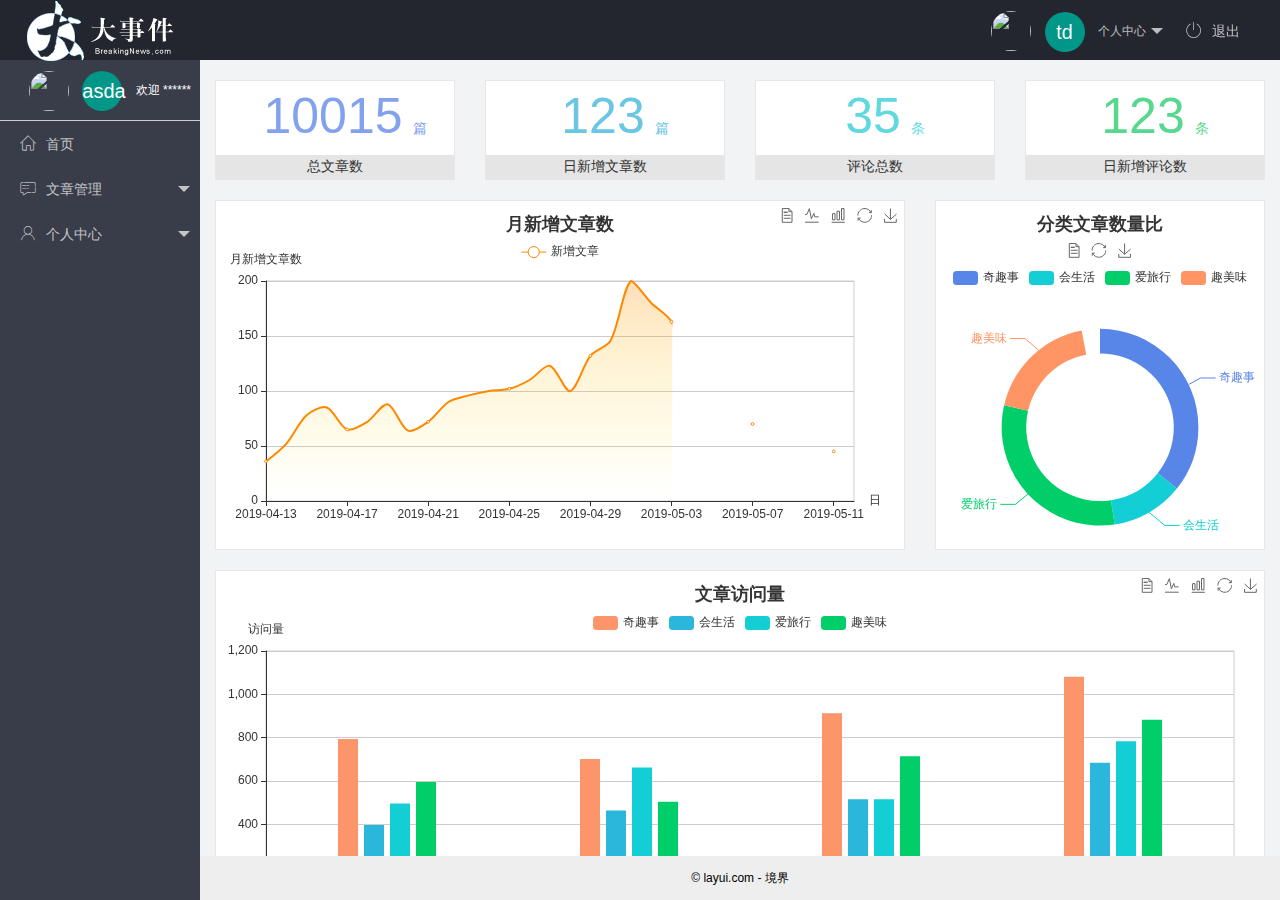
==== commit 0842a863: "我写完了,哈哈哈" ====
--- a/index.html
+++ b/index.html
@@ -54,9 +54,9 @@
           <li class="layui-nav-item">
             <a class="" href="javascript:;"><span class="iconfont icon-pinglun"></span>文章管理</a>
             <dl class="layui-nav-child">
-              <dd><a href="javascript:;"><i class="layui-icon layui-icon-app"></i> 文章类别</a></dd>
-              <dd><a href="javascript:;"><i class="layui-icon layui-icon-app"></i> 文章列表</a></dd>
-              <dd><a href="javascript:;"><i class="layui-icon layui-icon-app"></i> 发表文章</a></dd>
+              <dd><a href="/article/art_cate.html" target="fm"><i class="layui-icon layui-icon-app"></i> 文章类别</a></dd>
+              <dd><a href="/article/art_list.html" target="fm"><i class="layui-icon layui-icon-app"></i> 文章列表</a></dd>
+              <dd><a href="/article/art_pub.html" target="fm"><i class="layui-icon layui-icon-app"></i> 发表文章</a></dd>
             </dl>
           </li>
           <li class="layui-nav-item">
@@ -82,6 +82,10 @@
       © layui.com - 境界
     </div>
   </div>
+<script type="text/html">
+<h1>asdawdwa</h1>
+</script>
+
   <!-- 导入layUI的js样式 -->
   <script src="./assets/lib/layui/layui.all.js"></script>
   <!-- 导入jQuery文件 -->
@@ -90,6 +94,8 @@
   <script src="/assets/js/index.js"></script>
   <!-- 要是发起请求数据必须导入自己封装的baseAPI文件 -->
   <script src="./assets/js/baseAPI.js"></script>
+  <script src="/assets/lib/template-web.js"></script>
+
 </body>
 
 </html>